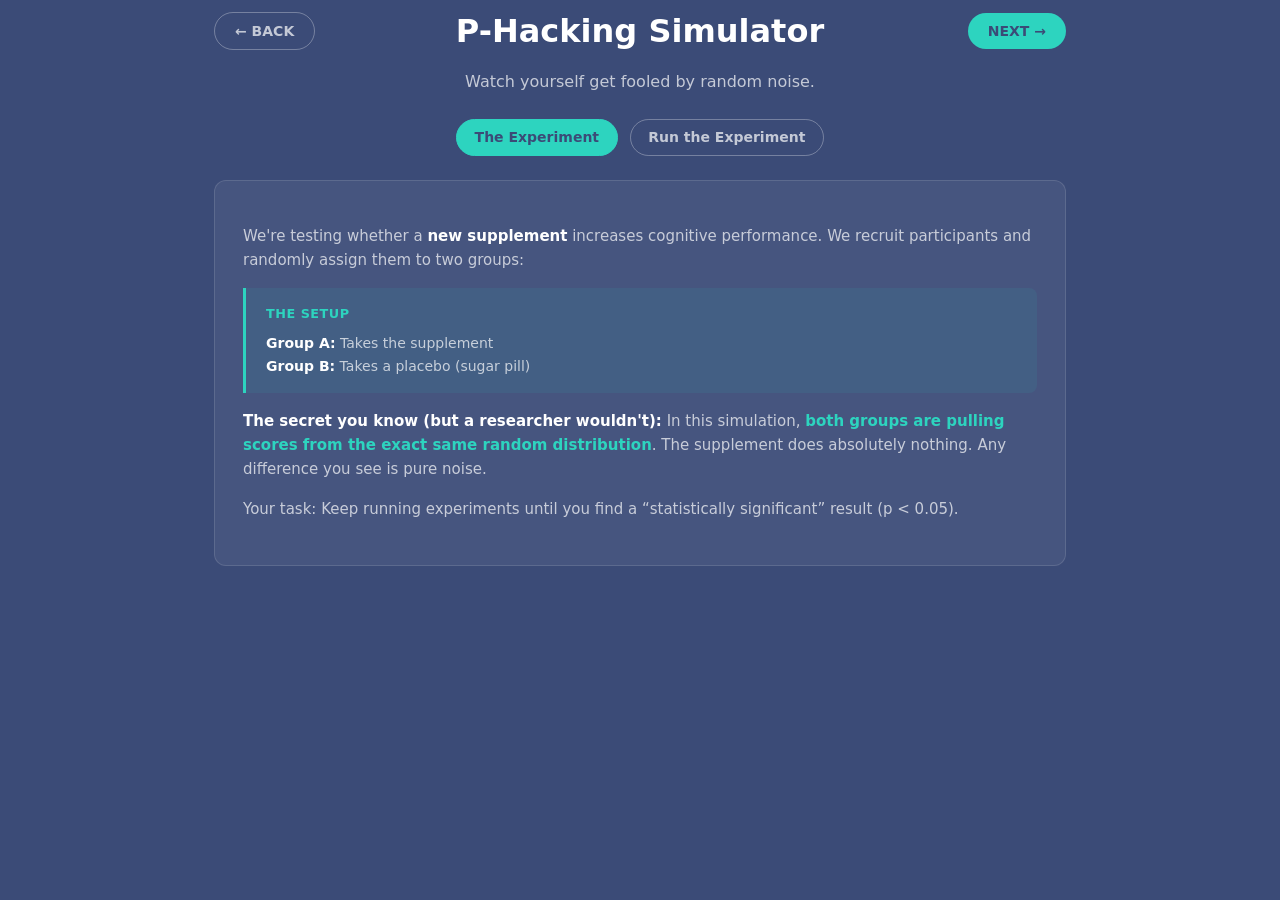
==== phacking/index.html @ cd826b27 "Add Math Primer site — 6 interactive sections + hub page Hub (index.html) + shared stylesheet + 6 se" ====
<!DOCTYPE html>
<html lang="en">
<head>
<meta charset="utf-8">
<meta name="viewport" content="width=device-width, initial-scale=1">
<title>P-Hacking Simulator &mdash; Math Primer</title>
<link rel="stylesheet" href="../style.css">
</head>
<body>
<div class="page">

<nav class="sec-nav sec-nav--compact" role="navigation" aria-label="Section navigation">
<a href="../" class="sec-nav__btn sec-nav__btn--back" aria-label="Go back">&larr; BACK</a>
<h1 class="sec-nav__header">P-Hacking Simulator</h1>
<a href="../pvalues/" class="sec-nav__btn sec-nav__btn--next" aria-label="Go to next section">NEXT &rarr;</a>
</nav>

<p class="problem-statement">
Watch yourself get fooled by random noise.
</p>

<div class="tab-selector">
<button class="tab-btn active" data-tab="setup" type="button">The Experiment</button>
<button class="tab-btn" data-tab="run" type="button">Run the Experiment</button>
</div>

<!-- TAB 1: THE SETUP -->
<div class="tab-panel active" id="ph-panel-setup">
<div class="stage">

<p class="prose">
We're testing whether a <strong>new supplement</strong> increases cognitive performance.
We recruit participants and randomly assign them to two groups:
</p>

<div class="callout">
<div class="callout-title">The Setup</div>
<strong>Group A:</strong> Takes the supplement<br>
<strong>Group B:</strong> Takes a placebo (sugar pill)
</div>

<p class="prose">
<strong>The secret you know (but a researcher wouldn't):</strong> In this simulation,
<em>both groups are pulling scores from the exact same random distribution</em>.
The supplement does absolutely nothing. Any difference you see is pure noise.
</p>

<p class="prose">
Your task: Keep running experiments until you find a &ldquo;statistically significant&rdquo; result (p &lt; 0.05).
</p>

</div>
</div>

<!-- TAB 2: RUN THE EXPERIMENT -->
<div class="tab-panel" id="ph-panel-run">
<div class="stage">

<div class="arena">
<div class="strip-plot-container">
<canvas id="ph-stripCanvas"></canvas>
</div>
<div class="plot-legend">
<div class="legend-item"><span class="legend-dot a"></span> Group A</div>
<div class="legend-item"><span class="legend-dot b"></span> Group B</div>
<div class="legend-item"><span class="legend-line dashed"></span> True Mean (50)</div>
</div>

<div class="groups-container" style="margin-top: 24px;">
<div class="group group-a" id="ph-groupA">
<div class="group-label">Group A &mdash; Supplement</div>
<div class="participants" id="ph-participantsA"></div>
<div class="group-stats">
<span class="mean-label">Mean Score</span>
<span class="mean-value" id="ph-meanA">&mdash;</span>
</div>
</div>

<div class="vs-divider">
<div class="vs-text">vs</div>
</div>

<div class="group group-b" id="ph-groupB">
<div class="group-label">Group B &mdash; Placebo</div>
<div class="participants" id="ph-participantsB"></div>
<div class="group-stats">
<span class="mean-label">Mean Score</span>
<span class="mean-value" id="ph-meanB">&mdash;</span>
</div>
</div>
</div>

<div class="result-banner waiting" id="ph-resultBanner">
Click &ldquo;Run Experiment&rdquo; to start
</div>
</div>

<div class="controls">
<button class="btn btn-primary" id="ph-btnRun" type="button">Run Experiment</button>
<button class="btn btn-ghost" id="ph-btnReset" type="button">Reset</button>
</div>
<div class="attempt-counter" id="ph-attemptCounter">Experiments run: 0</div>

</div>
</div>

<!-- STAGE 3: THE HOOK -->
<section class="stage hidden" id="ph-stage3">
<div class="stage-header">
<span class="stage-number">!</span>
<span class="stage-title">You Found Something!</span>
</div>

<div class="callout success">
<div class="callout-title">Significant Result</div>
Group A scored significantly higher than Group B (p &lt; 0.05).<br>
The supplement appears to work!
</div>

<p class="prose">
Look at the plot above. The purple dots (Group A) cluster toward the right.
It <em>looks</em> like the supplement worked.
</p>

<p class="prose">
<strong>But wait.</strong> A skeptic might say: &ldquo;Maybe you just got lucky and randomly
assigned the naturally high-performers to Group A. Maybe those specific people are just&hellip; better.&rdquo;
</p>

<div class="callout warning">
<div class="callout-title">The Question</div>
Is Group A genuinely superior? Or was it just a lucky draw?
</div>

<p class="prose">
There's only one way to find out: <strong>Test the exact same people again.</strong>
</p>

<div class="controls">
<button class="btn btn-danger" id="ph-btnRetest" type="button">Re-Test These Same Participants</button>
</div>
</section>

<!-- STAGE 4: THE REVEAL -->
<section class="stage hidden" id="ph-stage4">
<div class="stage-header">
<span class="stage-number">!</span>
<span class="stage-title">The Re-Test Results</span>
</div>

<p class="prose">
We tested the <strong>exact same participants</strong> one week later.
If Group A was truly special, they should score high again.
</p>

<div class="comparison-grid">
<div class="comparison-card">
<h4>Original Test</h4>
<div class="score-row">
<span class="label">Group A Mean</span>
<span class="value" id="ph-origMeanA">&mdash;</span>
</div>
<div class="score-row">
<span class="label">Group B Mean</span>
<span class="value" id="ph-origMeanB">&mdash;</span>
</div>
<div class="score-row">
<span class="label">Difference</span>
<span class="value" id="ph-origDiff">&mdash;</span>
</div>
</div>

<div class="comparison-card">
<h4>Re-Test (Same People)</h4>
<div class="score-row">
<span class="label">Group A Mean</span>
<span class="value" id="ph-retestMeanA">&mdash;</span>
</div>
<div class="score-row">
<span class="label">Group B Mean</span>
<span class="value" id="ph-retestMeanB">&mdash;</span>
</div>
<div class="score-row">
<span class="label">Difference</span>
<span class="value" id="ph-retestDiff">&mdash;</span>
</div>
</div>
</div>

<div class="reveal-message">
<h3>The Illusion Evaporated</h3>
<p>
Group A's &ldquo;superiority&rdquo; vanished. On re-test, their scores regressed toward the average.
They weren't special&mdash;they just had a lucky day.
</p>
<p style="margin-top: 16px;">
<strong>This is regression to the mean.</strong> When you select a group because they
scored high once, they will almost always score lower the next time&mdash;not because
anything changed, but because extreme results are rarely repeated.
</p>
</div>

<div class="callout danger" style="margin-top: 24px;">
<div class="callout-title">The Lesson</div>
A p-value &lt; 0.05 doesn't mean you found truth. It means you found something unusual enough
to be worth investigating. If you test 20 hypotheses, <strong>one will be &ldquo;significant&rdquo;
by pure chance</strong>. This is P-hacking: running enough tests until the noise aligns
in your favor, then publishing only that result.
</div>

<div class="controls" style="margin-top: 24px;">
<button class="btn btn-primary" id="ph-btnRestart" type="button">Try Again</button>
</div>
</section>

</div>

<script>
(function(){
'use strict';

var N = 10, MEAN = 50, SD = 15, ALPHA = 0.05;

var attempts = 0;
var lastScoresA = [], lastScoresB = [];
var lastMeanA = 0, lastMeanB = 0, lastPValue = 1;

function $(id) { return document.getElementById(id); }
var els = {
  canvas: $('ph-stripCanvas'),
  participantsA: $('ph-participantsA'),
  participantsB: $('ph-participantsB'),
  meanA: $('ph-meanA'),
  meanB: $('ph-meanB'),
  resultBanner: $('ph-resultBanner'),
  groupA: $('ph-groupA'),
  groupB: $('ph-groupB'),
  btnRun: $('ph-btnRun'),
  btnReset: $('ph-btnReset'),
  btnRetest: $('ph-btnRetest'),
  btnRestart: $('ph-btnRestart'),
  attemptCounter: $('ph-attemptCounter'),
  stage3: $('ph-stage3'),
  stage4: $('ph-stage4'),
  origMeanA: $('ph-origMeanA'),
  origMeanB: $('ph-origMeanB'),
  origDiff: $('ph-origDiff'),
  retestMeanA: $('ph-retestMeanA'),
  retestMeanB: $('ph-retestMeanB'),
  retestDiff: $('ph-retestDiff')
};

function randomNormal(m, sd) {
  var u = 0, v = 0;
  while (u === 0) u = Math.random();
  while (v === 0) v = Math.random();
  return Math.sqrt(-2.0 * Math.log(u)) * Math.cos(2.0 * Math.PI * v) * sd + m;
}

function mean(arr) {
  var s = 0; for (var i = 0; i < arr.length; i++) s += arr[i];
  return s / arr.length;
}

function variance(arr) {
  var m = mean(arr), s = 0;
  for (var i = 0; i < arr.length; i++) s += (arr[i] - m) * (arr[i] - m);
  return s / (arr.length - 1);
}

function lgamma(x) {
  var c = [0.99999999999980993,676.5203681218851,-1259.1392167224028,771.32342877765313,-176.61502916214059,12.507343278686905,-0.13857109526572012,9.9843695780195716e-6,1.5056327351493116e-7];
  if (x < 0.5) return Math.log(Math.PI / Math.sin(Math.PI * x)) - lgamma(1 - x);
  x -= 1;
  var a = c[0], t = x + 7.5;
  for (var i = 1; i < 9; i++) a += c[i] / (x + i);
  return 0.5 * Math.log(2 * Math.PI) + (x + 0.5) * Math.log(t) - t + Math.log(a);
}

function betaCF(x, a, b) {
  var qab = a + b, qap = a + 1, qam = a - 1;
  var c = 1, d = 1 - qab * x / qap;
  if (Math.abs(d) < 1e-10) d = 1e-10;
  d = 1 / d; var h = d;
  for (var m = 1; m <= 100; m++) {
    var m2 = 2 * m;
    var aa = m * (b - m) * x / ((qam + m2) * (a + m2));
    d = 1 + aa * d; if (Math.abs(d) < 1e-10) d = 1e-10;
    c = 1 + aa / c; if (Math.abs(c) < 1e-10) c = 1e-10;
    d = 1 / d; h *= d * c;
    aa = -(a + m) * (qab + m) * x / ((a + m2) * (qap + m2));
    d = 1 + aa * d; if (Math.abs(d) < 1e-10) d = 1e-10;
    c = 1 + aa / c; if (Math.abs(c) < 1e-10) c = 1e-10;
    d = 1 / d; var del = d * c; h *= del;
    if (Math.abs(del - 1) < 1e-10) break;
  }
  return h;
}

function incompleteBeta(x, a, b) {
  if (x === 0) return 0; if (x === 1) return 1;
  var bt = Math.exp(lgamma(a + b) - lgamma(a) - lgamma(b) + a * Math.log(x) + b * Math.log(1 - x));
  if (x < (a + 1) / (a + b + 2)) return bt * betaCF(x, a, b) / a;
  return 1 - bt * betaCF(1 - x, b, a) / b;
}

function welchTTest(a, b) {
  var nA = a.length, nB = b.length;
  var mA = mean(a), mB = mean(b);
  var vA = variance(a), vB = variance(b);
  var se = Math.sqrt(vA / nA + vB / nB);
  if (se === 0) return { t: 0, p: 1, meanA: mA, meanB: mB };
  var t = (mA - mB) / se;
  var num = Math.pow(vA / nA + vB / nB, 2);
  var denom = Math.pow(vA / nA, 2) / (nA - 1) + Math.pow(vB / nB, 2) / (nB - 1);
  var df = num / denom;
  var x = df / (df + t * t);
  var p = incompleteBeta(x, df / 2, 0.5);
  return { t: t, p: p, meanA: mA, meanB: mB };
}

function seededRandom(seed) {
  var x = Math.sin(seed * 9999) * 10000;
  return x - Math.floor(x);
}

function drawStripPlot(scoresA, scoresB) {
  var canvas = els.canvas;
  var ctx = canvas.getContext('2d');
  var dpr = window.devicePixelRatio || 1;
  var rect = canvas.getBoundingClientRect();
  canvas.width = rect.width * dpr;
  canvas.height = rect.height * dpr;
  ctx.scale(dpr, dpr);
  var w = rect.width, h = rect.height;
  var pad = { left: 40, right: 20, top: 30, bottom: 30 };
  var pw = w - pad.left - pad.right;
  var ph2 = h - pad.top - pad.bottom;
  var xMin = 10, xMax = 90;
  function mapX(v) { return pad.left + ((v - xMin) / (xMax - xMin)) * pw; }
  var yA = pad.top + ph2 * 0.35;
  var yB = pad.top + ph2 * 0.65;
  var jitter = 12;

  ctx.clearRect(0, 0, w, h);

  ctx.beginPath();
  ctx.moveTo(pad.left, h - pad.bottom);
  ctx.lineTo(w - pad.right, h - pad.bottom);
  ctx.strokeStyle = 'rgba(255,255,255,0.15)';
  ctx.lineWidth = 1;
  ctx.stroke();

  ctx.fillStyle = 'rgba(255,255,255,0.5)';
  ctx.font = '10px -apple-system, BlinkMacSystemFont, sans-serif';
  ctx.textAlign = 'center';
  for (var tick = 20; tick <= 80; tick += 20) {
    var tx = mapX(tick);
    ctx.beginPath(); ctx.moveTo(tx, h - pad.bottom); ctx.lineTo(tx, h - pad.bottom + 5); ctx.stroke();
    ctx.fillText(tick.toString(), tx, h - pad.bottom + 16);
  }

  var tmx = mapX(MEAN);
  ctx.beginPath(); ctx.moveTo(tmx, pad.top - 10); ctx.lineTo(tmx, h - pad.bottom);
  ctx.strokeStyle = 'rgba(255,255,255,0.35)'; ctx.setLineDash([4, 4]); ctx.lineWidth = 1; ctx.stroke(); ctx.setLineDash([]);
  ctx.fillStyle = 'rgba(255,255,255,0.5)'; ctx.font = '9px -apple-system, BlinkMacSystemFont, sans-serif';
  ctx.textAlign = 'center'; ctx.fillText('TRUE', tmx, pad.top - 2);

  ctx.textAlign = 'right'; ctx.font = '10px -apple-system, BlinkMacSystemFont, sans-serif';
  ctx.fillStyle = '#a78bfa'; ctx.fillText('A', pad.left - 10, yA + 4);
  ctx.fillStyle = '#fb923c'; ctx.fillText('B', pad.left - 10, yB + 4);

  function drawDots(scores, baseY, color, gi) {
    if (!scores || !scores.length) return;
    for (var i = 0; i < scores.length; i++) {
      var dx = mapX(scores[i]);
      var j2 = (seededRandom(i + gi * 100) - 0.5) * jitter;
      ctx.beginPath(); ctx.arc(dx, baseY + j2, 6, 0, Math.PI * 2);
      ctx.fillStyle = color; ctx.fill();
      ctx.strokeStyle = 'rgba(255,255,255,0.2)'; ctx.lineWidth = 1; ctx.stroke();
    }
  }

  function drawMeanMarker(val, baseY, color) {
    if (val == null) return;
    var mx = mapX(val), sz = 8;
    ctx.beginPath();
    ctx.moveTo(mx, baseY + jitter + 8);
    ctx.lineTo(mx - sz, baseY + jitter + 8 + sz * 1.5);
    ctx.lineTo(mx + sz, baseY + jitter + 8 + sz * 1.5);
    ctx.closePath(); ctx.fillStyle = color; ctx.fill();
  }

  if (scoresA && scoresB) {
    drawDots(scoresB, yB, '#fb923c', 1);
    drawDots(scoresA, yA, '#a78bfa', 0);
    drawMeanMarker(mean(scoresA), yA, '#a78bfa');
    drawMeanMarker(mean(scoresB), yB, '#fb923c');
  } else {
    ctx.globalAlpha = 0.2;
    for (var i = 0; i < N; i++) {
      var fA = MEAN + (seededRandom(i) - 0.5) * 30;
      var fB = MEAN + (seededRandom(i + 50) - 0.5) * 30;
      var jA = (seededRandom(i) - 0.5) * jitter;
      var jB = (seededRandom(i + 100) - 0.5) * jitter;
      ctx.beginPath(); ctx.arc(mapX(fA), yA + jA, 6, 0, Math.PI * 2); ctx.fillStyle = '#a78bfa'; ctx.fill();
      ctx.beginPath(); ctx.arc(mapX(fB), yB + jB, 6, 0, Math.PI * 2); ctx.fillStyle = '#fb923c'; ctx.fill();
    }
    ctx.globalAlpha = 1;
  }
}

function generateScores() {
  var s = [];
  for (var i = 0; i < N; i++) s.push(randomNormal(MEAN, SD));
  return s;
}

function renderParticipants(containerId, scores, prevScores) {
  var container = document.getElementById(containerId);
  container.innerHTML = '';
  var m = mean(scores);
  for (var i = 0; i < scores.length; i++) {
    var div = document.createElement('div');
    div.className = 'participant';
    if (scores[i] > m + 8) div.classList.add('high');
    else if (scores[i] < m - 8) div.classList.add('low');
    div.textContent = Math.round(scores[i]);
    if (prevScores && prevScores[i] !== undefined) {
      var delta = scores[i] - prevScores[i];
      if (Math.abs(delta) > 3) {
        var sp = document.createElement('span');
        sp.className = 'delta';
        sp.textContent = (delta > 0 ? '+' : '') + Math.round(delta);
        div.appendChild(sp);
        div.classList.add('regressed');
      }
    }
    container.appendChild(div);
  }
}

function populateBlanks() {
  var pa = els.participantsA, pb = els.participantsB;
  pa.innerHTML = ''; pb.innerHTML = '';
  for (var i = 0; i < N; i++) {
    var dA = document.createElement('div'); dA.className = 'participant'; dA.textContent = '\u2014'; pa.appendChild(dA);
    var dB = document.createElement('div'); dB.className = 'participant'; dB.textContent = '\u2014'; pb.appendChild(dB);
  }
}

function runExperiment() {
  attempts++;
  els.attemptCounter.textContent = 'Experiments run: ' + attempts;
  var sA = generateScores(), sB = generateScores();
  var result = welchTTest(sA, sB);
  lastScoresA = sA; lastScoresB = sB;
  lastMeanA = result.meanA; lastMeanB = result.meanB; lastPValue = result.p;

  drawStripPlot(sA, sB);
  renderParticipants('ph-participantsA', sA);
  renderParticipants('ph-participantsB', sB);
  els.meanA.textContent = result.meanA.toFixed(1);
  els.meanB.textContent = result.meanB.toFixed(1);

  els.groupA.classList.remove('winner');
  els.groupB.classList.remove('winner');

  if (result.p < ALPHA && result.meanA > result.meanB) {
    els.resultBanner.className = 'result-banner significant';
    els.resultBanner.innerHTML = '<strong>SIGNIFICANT!</strong> Group A outperformed Group B.<div class="p-value">p = ' + result.p.toFixed(4) + '</div>';
    els.groupA.classList.add('winner');
    setTimeout(function() {
      els.stage3.classList.remove('hidden');
      els.stage3.scrollIntoView({ behavior: 'smooth', block: 'center' });
      els.btnRun.disabled = true;
    }, 500);
  } else {
    els.resultBanner.className = 'result-banner not-significant';
    els.resultBanner.innerHTML = 'Not significant. Keep trying.<div class="p-value">p = ' + result.p.toFixed(4) + '</div>';
    els.btnRun.classList.add('shake');
    setTimeout(function() { els.btnRun.classList.remove('shake'); }, 300);
  }
}

function runRetest() {
  var rA = generateScores(), rB = generateScores();
  var rResult = welchTTest(rA, rB);
  drawStripPlot(rA, rB);
  els.stage3.classList.add('hidden');
  els.stage4.classList.remove('hidden');

  els.origMeanA.textContent = lastMeanA.toFixed(1);
  els.origMeanB.textContent = lastMeanB.toFixed(1);
  var od = lastMeanA - lastMeanB;
  els.origDiff.textContent = '+' + od.toFixed(1) + ' (A wins)';
  els.origDiff.className = 'value up';

  els.retestMeanA.textContent = rResult.meanA.toFixed(1);
  els.retestMeanB.textContent = rResult.meanB.toFixed(1);
  var rd = rResult.meanA - rResult.meanB;
  if (Math.abs(rd) < 3) {
    els.retestDiff.textContent = rd.toFixed(1) + ' (No difference)';
    els.retestDiff.className = 'value';
  } else if (rd > 0) {
    els.retestDiff.textContent = '+' + rd.toFixed(1);
    els.retestDiff.className = 'value up';
  } else {
    els.retestDiff.textContent = rd.toFixed(1) + ' (B wins now!)';
    els.retestDiff.className = 'value down';
  }

  renderParticipants('ph-participantsA', rA, lastScoresA);
  renderParticipants('ph-participantsB', rB, lastScoresB);
  els.meanA.textContent = rResult.meanA.toFixed(1);
  els.meanB.textContent = rResult.meanB.toFixed(1);

  els.resultBanner.className = 'result-banner not-significant';
  els.resultBanner.innerHTML = 'Re-test: Not significant.<div class="p-value">p = ' + rResult.p.toFixed(4) + '</div>';
  els.groupA.classList.remove('winner');
  els.stage4.scrollIntoView({ behavior: 'smooth', block: 'start' });
}

function resetAll() {
  attempts = 0; lastScoresA = []; lastScoresB = [];
  els.attemptCounter.textContent = 'Experiments run: 0';
  els.meanA.textContent = '\u2014'; els.meanB.textContent = '\u2014';
  els.groupA.classList.remove('winner'); els.groupB.classList.remove('winner');
  els.resultBanner.className = 'result-banner waiting';
  els.resultBanner.textContent = 'Click \u201cRun Experiment\u201d to start';
  els.btnRun.disabled = false;
  els.stage3.classList.add('hidden');
  els.stage4.classList.add('hidden');
  drawStripPlot(null, null);
  populateBlanks();
}

var tabBtns = document.querySelectorAll('.tab-btn');
var tabPanels = document.querySelectorAll('.tab-panel');

function activateTab(tabId) {
  for (var i = 0; i < tabBtns.length; i++) {
    tabBtns[i].classList[tabBtns[i].dataset.tab === tabId ? 'add' : 'remove']('active');
  }
  for (var j = 0; j < tabPanels.length; j++) {
    tabPanels[j].classList[tabPanels[j].id === 'ph-panel-' + tabId ? 'add' : 'remove']('active');
  }
  if (tabId === 'run') {
    setTimeout(function() {
      if (lastScoresA.length > 0) drawStripPlot(lastScoresA, lastScoresB);
      else drawStripPlot(null, null);
    }, 20);
  }
}

for (var ti = 0; ti < tabBtns.length; ti++) {
  tabBtns[ti].addEventListener('click', function() { activateTab(this.dataset.tab); });
}

els.btnRun.addEventListener('click', runExperiment);
els.btnReset.addEventListener('click', function() { resetAll(); activateTab('run'); });
els.btnRetest.addEventListener('click', runRetest);
els.btnRestart.addEventListener('click', function() { resetAll(); activateTab('setup'); window.scrollTo({ top: 0, behavior: 'smooth' }); });

window.addEventListener('resize', function() {
  var runPanel = document.getElementById('ph-panel-run');
  if (runPanel && runPanel.classList.contains('active')) {
    if (lastScoresA.length > 0) drawStripPlot(lastScoresA, lastScoresB);
    else drawStripPlot(null, null);
  }
});

populateBlanks();
})();
</script>

</body>
</html>
---- style.css ----
/* ==========================================================================
   Math Primer — shared stylesheet
   Base layer (brand tokens, reset, body, section nav, hub).
   Section-specific rules are appended below as each section is ported.
   ========================================================================== */

:root {
  --brand-background: #3b4b77;
  --brand-text: #ffffff;
  --brand-text-muted: rgba(255, 255, 255, 0.7);
  --brand-accent: #2dd4bf;
  --brand-border: rgba(255, 255, 255, 0.3);
  --brand-border-dim: rgba(255, 255, 255, 0.12);
  --brand-danger: #f87171;
  --brand-warning: #fbbf24;
  --brand-success: #34d399;
  --bg-card: rgba(255, 255, 255, 0.06);
  --bg-card-raised: rgba(255, 255, 255, 0.1);
  --accent-tint: rgba(45, 212, 191, 0.08);
  --danger-tint: rgba(248, 113, 113, 0.08);
  --warning-tint: rgba(251, 191, 36, 0.08);
  --font-sans: system-ui, -apple-system, "Segoe UI", Roboto, Helvetica, Arial, sans-serif;
  --font-mono: "SF Mono", "Fira Code", "Consolas", monospace;
  /* Section-specific palette extensions (used by individual section pages) */
  --group-a: #a78bfa;
  --group-b: #fb923c;
}

*, *::before, *::after { box-sizing: border-box; }

html, body { margin: 0; padding: 0; }

body {
  background: var(--brand-background);
  color: var(--brand-text);
  font-family: var(--font-sans);
  min-height: 100vh;
  -webkit-font-smoothing: antialiased;
}

.page {
  max-width: 900px;
  margin: 0 auto;
  padding: 0 24px 60px;
  min-height: 100vh;
  display: flex;
  flex-direction: column;
}

/* --------------------------------------------------------------------------
   Section navigation (BACK | Title | NEXT) — shared across all section pages
   -------------------------------------------------------------------------- */

.sec-nav {
  display: grid;
  grid-template-columns: 1fr auto 1fr;
  align-items: center;
  padding: 12px 0;
  margin-bottom: 8px;
}

.sec-nav__header {
  justify-self: center;
  color: var(--brand-text);
  font-size: 32px;
  font-weight: 700;
  text-align: center;
  margin: 0;
}

.sec-nav__btn {
  display: inline-flex;
  align-items: center;
  gap: 6px;
  padding: 10px 20px;
  border-radius: 999px;
  font-size: clamp(12px, 1.1vw, 14px);
  font-weight: 600;
  text-decoration: none;
  transition: all 0.2s ease;
  white-space: nowrap;
}

.sec-nav__btn--back {
  justify-self: start;
  background: transparent;
  border: 1px solid var(--brand-border);
  color: var(--brand-text-muted);
}

.sec-nav__btn--back:hover {
  border-color: var(--brand-text);
  color: var(--brand-text);
}

.sec-nav__btn--next {
  justify-self: end;
  background: var(--brand-accent);
  border: none;
  color: var(--brand-background);
}

.sec-nav__btn--next:hover { filter: brightness(1.1); }

@media (max-width: 420px) {
  .sec-nav__header { font-size: 24px; }
}

/* --------------------------------------------------------------------------
   Problem statement (section subtitle under the nav)
   -------------------------------------------------------------------------- */

.problem-statement {
  font-size: 16px;
  color: var(--brand-text-muted);
  max-width: 700px;
  margin: 0 auto 24px;
  line-height: 1.55;
  text-align: center;
}

@media (max-width: 600px) {
  .problem-statement { font-size: 14px; }
}

/* --------------------------------------------------------------------------
   Hub page (index.html) — header + 3x2 card grid
   -------------------------------------------------------------------------- */

.hub-header {
  text-align: center;
  padding: 0 20px;
  margin: 0 auto 20px;
  max-width: 820px;
}

.hub-title {
  font-size: 32px;
  font-weight: 800;
  margin: 0 0 16px 0;
  letter-spacing: -0.01em;
  color: var(--brand-text);
}

.hub-tagline {
  font-size: 16px;
  color: var(--brand-text-muted);
  line-height: 1.5;
  margin: 0;
}

.hub-grid {
  display: grid;
  grid-template-columns: repeat(3, 1fr);
  gap: 20px;
  max-width: 1080px;
  margin: 20px auto 64px;
  padding: 0 24px;
}

@media (max-width: 900px) {
  .hub-grid { grid-template-columns: repeat(2, 1fr); }
  .hub-title { font-size: 28px; }
}

@media (max-width: 600px) {
  .hub-grid { grid-template-columns: 1fr; gap: 16px; }
  .hub-title { font-size: 24px; }
  .hub-tagline { font-size: 14px; }
}

.hub-card {
  display: flex;
  flex-direction: column;
  align-items: center;
  text-align: center;
  padding: 28px 22px;
  border-radius: 12px;
  background: var(--bg-card);
  border: 1px solid var(--brand-border-dim);
  transition: transform 0.25s ease, background 0.25s ease, box-shadow 0.25s ease, border-color 0.25s ease;
  min-height: 220px;
  text-decoration: none;
  color: inherit;
}

.hub-card:hover {
  transform: translateY(-5px);
  background: var(--bg-card-raised);
  box-shadow: 0 10px 30px rgba(0, 0, 0, 0.3);
  border-color: rgba(255, 255, 255, 0.2);
}

.hub-card__icon {
  font-size: 32px;
  line-height: 1;
  margin-bottom: 12px;
}

.hub-card__badge {
  display: inline-block;
  font-size: 11px;
  font-weight: 700;
  letter-spacing: 0.12em;
  text-transform: uppercase;
  color: var(--brand-accent);
  margin-bottom: 10px;
}

.hub-card__title {
  font-size: 18px;
  font-weight: 700;
  color: var(--brand-text);
  margin: 0 0 8px 0;
}

.hub-card__desc {
  font-size: 14px;
  line-height: 1.5;
  color: var(--brand-text-muted);
  margin: 0;
}

/* --------------------------------------------------------------------------
   Shared section patterns (every section page uses these)
   -------------------------------------------------------------------------- */

/* Pill-style tab selector */
.tab-selector {
  display: flex;
  justify-content: center;
  gap: 0.75rem;
  flex-wrap: wrap;
  margin-bottom: 24px;
}

.tab-btn {
  padding: 0.6rem 1.1rem;
  border: 1px solid var(--brand-border);
  border-radius: 9999px;
  background: transparent;
  color: var(--brand-text-muted);
  font-weight: 600;
  font-size: 14px;
  cursor: pointer;
  transition: all 0.2s ease-in-out;
  font-family: inherit;
}

.tab-btn:hover { border-color: var(--brand-text); color: var(--brand-text); }

.tab-btn.active {
  background: var(--brand-accent);
  color: var(--brand-background);
  border-color: var(--brand-accent);
}

.tab-panel { display: none; }
.tab-panel.active { display: block; }

@media (max-width: 600px) {
  .tab-btn { font-size: 13px; padding: 0.5rem 0.9rem; }
}

/* Generic utility */
.hidden { display: none !important; }

/* ==========================================================================
   SECTION STYLES — appended per section as pages are ported
   ==========================================================================
   [phacking]             — done
   [pvalues]              — done
   [regression_reading]   — done
   [power]                — done
   [ttable]               — done
   [ftable]               — done
   ========================================================================== */

/* ------------------------ [phacking] ------------------------ */

/* Stage cards */
.stage {
  background: var(--bg-card);
  border: 1px solid var(--brand-border-dim);
  border-radius: 12px;
  padding: 28px;
  margin-bottom: 20px;
}

.stage-header {
  display: flex;
  align-items: center;
  gap: 12px;
  margin-bottom: 16px;
}

.stage-number {
  font-size: 0.75rem;
  font-weight: 700;
  background: var(--bg-card-raised);
  border: 1px solid var(--brand-border-dim);
  padding: 4px 10px;
  border-radius: 4px;
  color: var(--brand-text-muted);
}

.stage-title {
  font-size: 1.1rem;
  font-weight: 700;
  color: var(--brand-text);
}

.prose {
  color: var(--brand-text-muted);
  font-size: 15px;
  line-height: 1.6;
  margin-bottom: 16px;
}

.prose strong { color: var(--brand-text); }
.prose em { color: var(--brand-accent); font-style: normal; font-weight: 600; }

/* Callouts */
.callout {
  background: var(--accent-tint);
  border-left: 3px solid var(--brand-accent);
  padding: 16px 20px;
  margin: 16px 0;
  border-radius: 0 8px 8px 0;
  font-size: 14px;
  line-height: 1.6;
  color: var(--brand-text-muted);
}

.callout strong { color: var(--brand-text); }

.callout-title {
  font-weight: 700;
  font-size: 0.8rem;
  margin-bottom: 8px;
  text-transform: uppercase;
  letter-spacing: 0.5px;
  color: var(--brand-accent);
}

.callout.warning { background: var(--warning-tint); border-left-color: var(--brand-warning); }
.callout.warning .callout-title { color: var(--brand-warning); }
.callout.danger { background: var(--danger-tint); border-left-color: var(--brand-danger); }
.callout.danger .callout-title { color: var(--brand-danger); }
.callout.success { background: rgba(52, 211, 153, 0.08); border-left-color: var(--brand-success); }
.callout.success .callout-title { color: var(--brand-success); }

/* Arena (experiment area) */
.arena {
  background: rgba(0, 0, 0, 0.15);
  border: 1px solid var(--brand-border-dim);
  border-radius: 8px;
  padding: 24px;
  margin: 20px 0;
}

/* Strip plot */
.strip-plot-container {
  width: 100%;
  height: 140px;
  background: var(--bg-card-raised);
  border: 1px solid var(--brand-border-dim);
  border-radius: 8px;
  margin-bottom: 20px;
  position: relative;
  overflow: hidden;
}

.strip-plot-container canvas {
  width: 100%;
  height: 100%;
  display: block;
}

.plot-legend {
  display: flex;
  justify-content: center;
  gap: 24px;
  margin-top: 8px;
  font-size: 0.7rem;
  color: var(--brand-text-muted);
}

.legend-item { display: flex; align-items: center; gap: 6px; }
.legend-dot { width: 10px; height: 10px; border-radius: 50%; }
.legend-dot.a { background: var(--group-a); }
.legend-dot.b { background: var(--group-b); }
.legend-line { width: 16px; height: 2px; }
.legend-line.dashed {
  background: repeating-linear-gradient(90deg, rgba(255,255,255,0.5) 0px, rgba(255,255,255,0.5) 4px, transparent 4px, transparent 8px);
}

/* Groups layout */
.groups-container {
  display: grid;
  grid-template-columns: 1fr auto 1fr;
  gap: 20px;
  align-items: start;
}

.group {
  background: var(--bg-card-raised);
  border-radius: 8px;
  padding: 20px;
  border: 2px solid transparent;
  transition: all 0.3s ease;
}

.group.winner {
  border-color: var(--brand-success);
  box-shadow: 0 0 30px rgba(52, 211, 153, 0.15);
}

.group-label {
  font-size: 0.8rem;
  font-weight: 700;
  text-transform: uppercase;
  letter-spacing: 1px;
  margin-bottom: 16px;
  display: flex;
  align-items: center;
  gap: 8px;
}

.group-a .group-label { color: var(--group-a); }
.group-b .group-label { color: var(--group-b); }

.group-label::before {
  content: '';
  width: 10px;
  height: 10px;
  border-radius: 50%;
}
.group-a .group-label::before { background: var(--group-a); }
.group-b .group-label::before { background: var(--group-b); }

/* Participant cards */
.participants {
  display: grid;
  grid-template-columns: repeat(5, 1fr);
  gap: 8px;
  margin-bottom: 16px;
}

.participant {
  aspect-ratio: 1;
  background: rgba(255, 255, 255, 0.04);
  border: 1px solid var(--brand-border-dim);
  border-radius: 6px;
  display: flex;
  align-items: center;
  justify-content: center;
  font-size: 0.75rem;
  font-weight: 700;
  color: var(--brand-text-muted);
  position: relative;
  transition: all 0.3s ease;
}

.participant.high {
  background: rgba(52, 211, 153, 0.15);
  border-color: var(--brand-success);
  color: var(--brand-success);
}

.participant.low {
  background: rgba(248, 113, 113, 0.06);
  border-color: transparent;
  color: var(--brand-text-muted);
  opacity: 0.6;
}

.participant .delta {
  position: absolute;
  top: -8px;
  right: -8px;
  font-size: 0.6rem;
  padding: 2px 4px;
  border-radius: 3px;
  background: var(--brand-danger);
  color: white;
  opacity: 0;
  transform: scale(0);
  transition: all 0.3s ease;
}

.participant.regressed .delta {
  opacity: 1;
  transform: scale(1);
}

/* Group stats */
.group-stats {
  display: flex;
  justify-content: space-between;
  align-items: baseline;
  padding-top: 12px;
  border-top: 1px solid var(--brand-border-dim);
}

.mean-label {
  font-size: 0.75rem;
  color: var(--brand-text-muted);
  text-transform: uppercase;
  letter-spacing: 0.5px;
}

.mean-value {
  font-size: 1.8rem;
  font-weight: 700;
}

.group-a .mean-value { color: var(--group-a); }
.group-b .mean-value { color: var(--group-b); }

/* VS divider */
.vs-divider {
  display: flex;
  flex-direction: column;
  align-items: center;
  justify-content: center;
  padding: 20px 0;
}

.vs-text {
  font-size: 0.9rem;
  color: var(--brand-text-muted);
  background: var(--bg-card);
  padding: 8px 12px;
  border-radius: 4px;
  border: 1px solid var(--brand-border-dim);
}

/* Result banner */
.result-banner {
  text-align: center;
  padding: 20px;
  border-radius: 8px;
  margin-top: 20px;
  transition: all 0.3s ease;
  font-size: 14px;
}

.result-banner.waiting {
  background: var(--bg-card-raised);
  border: 1px dashed var(--brand-border);
  color: var(--brand-text-muted);
}

.result-banner.not-significant {
  background: var(--bg-card-raised);
  border: 1px solid var(--brand-border-dim);
  color: var(--brand-text-muted);
}

.result-banner.significant {
  background: rgba(52, 211, 153, 0.1);
  border: 2px solid var(--brand-success);
  color: var(--brand-success);
}

.result-banner .p-value {
  font-size: 0.85rem;
  opacity: 0.8;
  margin-top: 4px;
}

/* Buttons (brand pills) */
.btn {
  font-family: inherit;
  font-size: 14px;
  font-weight: 600;
  padding: 12px 24px;
  border: none;
  border-radius: 999px;
  cursor: pointer;
  transition: all 0.2s ease;
  display: inline-flex;
  align-items: center;
  gap: 8px;
}

.btn:disabled { opacity: 0.4; cursor: not-allowed; }

.btn-primary { background: var(--brand-accent); color: var(--brand-background); }
.btn-primary:hover:not(:disabled) { filter: brightness(1.1); transform: translateY(-1px); }

.btn-danger { background: var(--brand-danger); color: white; }
.btn-danger:hover:not(:disabled) { filter: brightness(1.1); transform: translateY(-1px); }

.btn-ghost { background: transparent; color: var(--brand-text-muted); border: 1px solid var(--brand-border); }
.btn-ghost:hover:not(:disabled) { border-color: var(--brand-text); color: var(--brand-text); }

.controls {
  display: flex;
  gap: 12px;
  justify-content: center;
  flex-wrap: wrap;
}

.attempt-counter {
  font-size: 0.8rem;
  color: var(--brand-text-muted);
  text-align: center;
  margin-top: 12px;
}

/* Comparison grid (retest) */
.comparison-grid {
  display: grid;
  grid-template-columns: 1fr 1fr;
  gap: 20px;
  margin: 20px 0;
}

.comparison-card {
  background: var(--bg-card-raised);
  border-radius: 8px;
  padding: 20px;
  border: 1px solid var(--brand-border-dim);
}

.comparison-card h4 {
  font-size: 0.8rem;
  color: var(--brand-text-muted);
  margin-bottom: 16px;
  text-transform: uppercase;
  letter-spacing: 0.5px;
}

.score-row {
  display: flex;
  justify-content: space-between;
  padding: 8px 0;
  border-bottom: 1px solid var(--brand-border-dim);
  font-size: 0.85rem;
}

.score-row:last-child { border-bottom: none; }
.score-row .label { color: var(--brand-text-muted); }
.score-row .value { font-weight: 700; }
.score-row .value.up { color: var(--brand-success); }
.score-row .value.down { color: var(--brand-danger); }

/* Reveal message */
.reveal-message {
  text-align: center;
  padding: 32px;
  background: rgba(248, 113, 113, 0.06);
  border-radius: 12px;
  border: 1px solid var(--brand-border-dim);
}

.reveal-message h3 {
  font-size: 1.3rem;
  margin-bottom: 16px;
  color: var(--brand-danger);
}

.reveal-message p {
  color: var(--brand-text-muted);
  max-width: 600px;
  margin: 0 auto;
  font-size: 15px;
  line-height: 1.6;
}

.reveal-message p strong { color: var(--brand-text); }

/* Shake animation */
@keyframes ph-shake {
  0%, 100% { transform: translateX(0); }
  25% { transform: translateX(-5px); }
  75% { transform: translateX(5px); }
}
.shake { animation: ph-shake 0.3s ease-in-out; }

/* Phacking responsive */
@media (max-width: 600px) {
  .stage { padding: 20px; }
  .groups-container { grid-template-columns: 1fr; gap: 12px; }
  .vs-divider { padding: 8px 0; }
  .participants { grid-template-columns: repeat(5, 1fr); gap: 6px; }
  .mean-value { font-size: 1.4rem; }
  .comparison-grid { grid-template-columns: 1fr; }
  .prose { font-size: 14px; }
  .arena { padding: 16px; }
}

@media (max-width: 1366px) and (hover: none), (max-width: 1366px) and (pointer: coarse) {
  .prose,
  .callout,
  .reveal-message p { font-size: 16px; }
}

@media (max-width: 600px) {
  .prose,
  .callout,
  .reveal-message p { font-size: 14px; }
}

/* ------------------------ [pvalues] ------------------------ */

/* Single content card wrapping each tab panel */
.content-card {
  background: var(--bg-card);
  border: 1px solid var(--brand-border);
  border-radius: 12px;
  padding: 24px 28px;
  min-height: 320px;
}

.content-card h2 {
  font-size: 20px;
  font-weight: 700;
  color: var(--brand-text);
  margin: 0 0 12px 0;
}

.content-card h3 {
  font-size: 16px;
  font-weight: 600;
  color: var(--brand-accent);
  margin: 20px 0 8px 0;
  text-transform: uppercase;
  letter-spacing: 0.5px;
}

.content-card p {
  font-size: 15px;
  line-height: 1.6;
  color: var(--brand-text-muted);
  margin: 0 0 12px 0;
}

.content-card p:last-child { margin-bottom: 0; }
.content-card strong { color: var(--brand-text); font-weight: 600; }
.content-card em { color: var(--brand-accent); font-style: normal; font-weight: 600; }

/* Key definition callout */
.key-definition {
  background: var(--accent-tint);
  border-left: 3px solid var(--brand-accent);
  padding: 16px 20px;
  border-radius: 0 8px 8px 0;
  margin: 16px 0;
}

.key-definition p {
  font-size: 15px;
  line-height: 1.6;
  color: var(--brand-text);
  margin: 0;
}

/* Misinterpretation list (red X bullets) */
.misinterpretation-list {
  list-style: none;
  padding: 0;
  margin: 12px 0 0 0;
}

.misinterpretation-list li {
  position: relative;
  padding: 10px 12px 10px 36px;
  margin-bottom: 8px;
  background: var(--danger-tint);
  border-radius: 8px;
  font-size: 14px;
  line-height: 1.5;
  color: var(--brand-text-muted);
}

.misinterpretation-list li::before {
  content: '\2717';
  position: absolute;
  left: 12px;
  top: 10px;
  color: var(--brand-danger);
  font-weight: 700;
  font-size: 14px;
}

/* Formula box */
.formula-box {
  background: rgba(255, 255, 255, 0.04);
  border: 1px solid rgba(255, 255, 255, 0.15);
  border-radius: 8px;
  padding: 16px 20px;
  margin: 16px 0;
  font-family: var(--font-mono);
  font-size: 14px;
  line-height: 1.8;
  color: var(--brand-accent);
  overflow-x: auto;
}

.formula-box .label {
  display: block;
  font-family: var(--font-sans);
  font-size: 12px;
  font-weight: 600;
  color: var(--brand-text-muted);
  text-transform: uppercase;
  letter-spacing: 0.5px;
  margin-bottom: 6px;
}

/* Numbered steps list */
.steps-list {
  list-style: none;
  padding: 0;
  margin: 12px 0;
  counter-reset: step-counter;
}

.steps-list li {
  counter-increment: step-counter;
  position: relative;
  padding: 8px 0 8px 36px;
  font-size: 15px;
  line-height: 1.6;
  color: var(--brand-text-muted);
}

.steps-list li::before {
  content: counter(step-counter);
  position: absolute;
  left: 0;
  top: 8px;
  width: 24px;
  height: 24px;
  background: var(--brand-accent);
  color: var(--brand-background);
  border-radius: 50%;
  font-size: 13px;
  font-weight: 700;
  display: flex;
  align-items: center;
  justify-content: center;
}

/* Interpretation grid */
.interp-grid {
  display: grid;
  grid-template-columns: 1fr 1fr;
  gap: 12px;
  margin: 16px 0;
}

.interp-item {
  background: rgba(255, 255, 255, 0.04);
  border: 1px solid rgba(255, 255, 255, 0.12);
  border-radius: 8px;
  padding: 14px 16px;
  text-align: center;
}

.interp-item .interp-value {
  font-size: 20px;
  font-weight: 700;
  color: var(--brand-accent);
  margin-bottom: 4px;
}

.interp-item .interp-label {
  font-size: 13px;
  color: var(--brand-text-muted);
  line-height: 1.4;
}

.interp-item.example {
  border-color: var(--brand-accent);
  background: var(--accent-tint);
}

@media (max-width: 600px) {
  .content-card { padding: 18px 20px; min-height: 260px; }
  .content-card h2 { font-size: 18px; }
  .content-card p { font-size: 14px; }
  .formula-box { font-size: 12px; padding: 12px 14px; }
  .interp-grid { grid-template-columns: 1fr; }
  .misinterpretation-list li { font-size: 13px; }
}

@media (max-width: 1366px) and (hover: none), (max-width: 1366px) and (pointer: coarse) {
  .content-card p,
  .key-definition p,
  .steps-list li,
  .misinterpretation-list li { font-size: 16px; }
}

@media (max-width: 600px) {
  .content-card p,
  .key-definition p,
  .steps-list li,
  .misinterpretation-list li { font-size: 14px; }
}

/* ------------------------ [regression_reading] ------------------------ */

/* Regression output table */
.reg-table-wrap { overflow-x: auto; margin: 16px 0; }

.reg-table {
  width: 100%;
  border-collapse: collapse;
  background: var(--bg-card);
  border-radius: 8px;
  overflow: hidden;
  border: 1px solid var(--brand-border-dim);
}

.reg-table th,
.reg-table td {
  padding: 10px 14px;
  text-align: center;
  border: 1px solid var(--brand-border-dim);
  font-size: 13px;
}

.reg-table th {
  background: var(--bg-card-raised);
  color: var(--brand-accent);
  font-weight: 700;
  font-size: 12px;
  text-transform: uppercase;
  letter-spacing: 0.3px;
}

.reg-table td { color: var(--brand-text-muted); }
.reg-table td.row-header { text-align: left; font-weight: 600; color: var(--brand-text); }
.reg-table .highlight { color: var(--brand-accent); font-weight: 700; }

/* Canvas wrappers */
.canvas-wrap {
  position: relative;
  width: 100%;
  margin: 20px 0;
}

.canvas-wrap canvas {
  width: 100%;
  height: 260px;
  display: block;
  border-radius: 8px;
  background: rgba(0, 0, 0, 0.15);
}

.ci-canvas-wrap {
  position: relative;
  width: 100%;
  margin: 20px 0;
}

.ci-canvas-wrap canvas {
  width: 100%;
  height: 160px;
  display: block;
  border-radius: 8px;
  background: rgba(0, 0, 0, 0.15);
}

/* Slider controls */
.slider-row {
  display: flex;
  align-items: center;
  gap: 12px;
  margin: 12px 0;
  flex-wrap: wrap;
}

.slider-row label {
  font-size: 14px;
  font-weight: 600;
  color: var(--brand-text);
  min-width: 130px;
}

.slider-row input[type="range"] {
  flex: 1;
  min-width: 120px;
  accent-color: var(--brand-accent);
}

.slider-row .slider-value {
  font-family: var(--font-mono);
  font-size: 14px;
  font-weight: 700;
  color: var(--brand-accent);
  min-width: 70px;
  text-align: right;
}

/* Stat readout grid */
.stat-grid {
  display: grid;
  grid-template-columns: repeat(auto-fit, minmax(130px, 1fr));
  gap: 12px;
  margin: 16px 0;
}

.stat-item {
  background: var(--bg-card-raised);
  border: 1px solid var(--brand-border-dim);
  border-radius: 8px;
  padding: 14px 16px;
  text-align: center;
}

.stat-item .stat-value {
  font-size: 20px;
  font-weight: 700;
  color: var(--brand-accent);
  margin-bottom: 4px;
}

.stat-item .stat-label {
  font-size: 13px;
  color: var(--brand-text-muted);
  line-height: 1.4;
}

.stat-item.significant { border-color: var(--brand-success); }
.stat-item.significant .stat-value { color: var(--brand-success); }
.stat-item.not-significant { border-color: var(--brand-danger); }
.stat-item.not-significant .stat-value { color: var(--brand-danger); }

@media (max-width: 600px) {
  .stat-grid { grid-template-columns: 1fr 1fr; }
  .canvas-wrap canvas { height: 220px; }
  .ci-canvas-wrap canvas { height: 130px; }
  .reg-table th,
  .reg-table td { padding: 8px 8px; font-size: 11px; }
}

@media (max-width: 1366px) and (hover: none), (max-width: 1366px) and (pointer: coarse) {
  .stat-item .stat-label { font-size: 16px; }
}

@media (max-width: 600px) {
  .stat-item .stat-label { font-size: 14px; }
}

/* ------------------------ [power] ------------------------ */

/* Four levers grid */
.levers-grid {
  display: grid;
  grid-template-columns: 1fr 1fr;
  gap: 12px;
  margin: 16px 0;
}

.lever-card {
  background: var(--bg-card-raised);
  border: 1px solid var(--brand-border-dim);
  border-radius: 8px;
  padding: 16px 18px;
  border-top: 3px solid var(--brand-accent);
}

.lever-card.alpha    { border-top-color: var(--brand-danger); }
.lever-card.power    { border-top-color: var(--brand-success); }
.lever-card.effect   { border-top-color: #a78bfa; }
.lever-card.variance { border-top-color: var(--brand-warning); }

.lever-card .lever-title {
  font-weight: 700;
  font-size: 15px;
  color: var(--brand-text);
  margin-bottom: 6px;
}

.lever-card p {
  font-size: 13px;
  line-height: 1.5;
  color: var(--brand-text-muted);
  margin: 0 0 4px 0;
}

.lever-card p:last-child { margin-bottom: 0; }

/* Radio toggle (calculator: two-sided / one-sided) */
.radio-row {
  display: flex;
  align-items: center;
  gap: 16px;
  margin: 12px 0;
  flex-wrap: wrap;
}

.radio-row label.radio-label {
  font-size: 14px;
  font-weight: 600;
  color: var(--brand-text);
  min-width: 130px;
}

.radio-option {
  display: flex;
  align-items: center;
  gap: 6px;
  cursor: pointer;
  font-size: 14px;
  color: var(--brand-text-muted);
}

.radio-option input[type="radio"] { accent-color: var(--brand-accent); }

/* Highlight-card variant of .stat-item */
.stat-item.highlight-card {
  border-color: var(--brand-accent);
  background: rgba(45, 212, 191, 0.06);
}

.stat-item.highlight-card .stat-value { font-size: 28px; }

/* Mistake list (cross-mark pattern) */
.mistake-list {
  list-style: none;
  padding: 0;
  margin: 12px 0 0 0;
}

.mistake-list li {
  position: relative;
  padding: 10px 12px 10px 36px;
  margin-bottom: 8px;
  background: rgba(248, 113, 113, 0.08);
  border-radius: 8px;
  font-size: 14px;
  line-height: 1.5;
  color: var(--brand-text-muted);
}

.mistake-list li::before {
  content: '\2717';
  position: absolute;
  left: 12px;
  top: 10px;
  color: var(--brand-danger);
  font-weight: 700;
  font-size: 14px;
}

.mistake-list li strong { color: var(--brand-text); }

/* Two-distribution overlay canvas (shorter than default 280px) */
.dist-canvas-wrap canvas { height: 240px; }

/* Inline reference link (used in "Reference Tables" row on Why T-Tests tab) */
.ref-link {
  color: var(--brand-accent);
  text-decoration: underline;
  font-weight: 600;
}

.ref-link:hover { filter: brightness(1.15); }

/* Responsive */
@media (max-width: 600px) {
  .levers-grid { grid-template-columns: 1fr; }
  .lever-card p { font-size: 12px; }
  .dist-canvas-wrap canvas { height: 200px; }
  .mistake-list li { font-size: 13px; }
}

@media (max-width: 1366px) and (hover: none), (max-width: 1366px) and (pointer: coarse) {
  .lever-card p,
  .mistake-list li { font-size: 16px; }
}

@media (max-width: 600px) {
  .lever-card p,
  .mistake-list li { font-size: 14px; }
}

/* ------------------------ [ttable] ------------------------ */

/* T-table extensions to the shared .reg-table atom */
.reg-table th.sub-header {
  font-size: 10px;
  font-weight: 600;
  color: var(--brand-text-muted);
  text-transform: none;
  letter-spacing: 0;
  padding: 6px 14px;
  background: rgba(255, 255, 255, 0.04);
}

/* Highlighted column (alpha = 0.05 two-tailed) */
.reg-table .col-highlight    { background: rgba(45, 212, 191, 0.06); }
.reg-table th.col-highlight  { background: rgba(45, 212, 191, 0.12); }

/* Zebra striping */
.reg-table tbody tr:nth-child(even) { background: rgba(255, 255, 255, 0.02); }
.reg-table tbody tr:nth-child(odd)  { background: transparent; }

/* Sticky first column on mobile scroll */
.reg-table td.row-header,
.reg-table th.df-header {
  position: sticky;
  left: 0;
  z-index: 2;
  background: var(--bg-card-raised);
}

.reg-table tbody tr:nth-child(even) td.row-header {
  background: rgba(255, 255, 255, 0.08);
}

.reg-table tbody tr:nth-child(odd) td.row-header {
  background: var(--bg-card-raised);
}

/* Number-input row (custom lookup) */
.input-group {
  display: flex;
  align-items: center;
  gap: 12px;
  margin: 12px 0;
  flex-wrap: wrap;
}

.input-group label {
  font-size: 14px;
  font-weight: 600;
  color: var(--brand-text);
  min-width: 130px;
}

.input-group input[type="number"] {
  background: rgba(255, 255, 255, 0.08);
  border: 1px solid var(--brand-border);
  border-radius: 8px;
  padding: 10px 14px;
  color: var(--brand-text);
  font-size: 14px;
  font-family: var(--font-mono);
  width: 120px;
  outline: none;
  transition: border-color 0.2s ease;
}

.input-group input[type="number"]:focus {
  border-color: var(--brand-accent);
}

/* Divider between the two calculators on the Custom Lookup tab */
.section-divider {
  border: none;
  border-top: 1px solid var(--brand-border-dim);
  margin: 24px 0;
}

/* Responsive */
@media (max-width: 600px) {
  .reg-table th.sub-header { font-size: 9px; padding: 4px 8px; }
  .input-group label { min-width: 100px; font-size: 13px; }
  .input-group input[type="number"] { width: 100px; font-size: 13px; }
}

/* ------------------------ [ftable] ------------------------ */

/* Alpha-pill selector row */
.alpha-selector {
  display: flex;
  align-items: center;
  gap: 10px;
  margin-bottom: 18px;
  flex-wrap: wrap;
}

.alpha-selector label {
  font-size: 14px;
  font-weight: 600;
  color: var(--brand-text);
}

.alpha-pill {
  padding: 6px 14px;
  border: 1px solid var(--brand-border);
  border-radius: 9999px;
  background: transparent;
  color: var(--brand-text-muted);
  font-weight: 600;
  font-size: 13px;
  cursor: pointer;
  transition: all 0.2s ease-in-out;
  font-family: inherit;
}

.alpha-pill:hover  { border-color: var(--brand-text); color: var(--brand-text); }
.alpha-pill.active { background: var(--brand-accent); color: var(--brand-background); border-color: var(--brand-accent); }

/* Scrollable F-table wrapper (distinct from .reg-table-wrap — has sticky headers) */
.table-wrap {
  overflow-x: auto;
  -webkit-overflow-scrolling: touch;
  margin: 0 -4px;
  padding: 0 4px 12px;
  max-height: 560px;
  overflow-y: auto;
}

.table-wrap::-webkit-scrollbar       { height: 6px; width: 6px; }
.table-wrap::-webkit-scrollbar-track { background: rgba(255,255,255,0.04); border-radius: 3px; }
.table-wrap::-webkit-scrollbar-thumb { background: rgba(255,255,255,0.15); border-radius: 3px; }

/* F-table (distinct from .reg-table — denser, monospaced, sticky row/col) */
.f-table {
  width: 100%;
  min-width: 720px;
  border-collapse: collapse;
  font-size: 13px;
}

.f-table thead th {
  background: var(--bg-card-raised);
  color: var(--brand-accent);
  font-size: 12px;
  font-weight: 700;
  text-transform: uppercase;
  letter-spacing: 0.4px;
  padding: 10px 8px;
  text-align: center;
  border-bottom: 2px solid var(--brand-border-dim);
  position: sticky;
  top: 0;
  z-index: 2;
  white-space: nowrap;
}

.f-table thead th:first-child {
  text-align: left;
  position: sticky;
  left: 0;
  z-index: 3;
  background: var(--bg-card-raised);
}

.f-table tbody td {
  padding: 7px 8px;
  text-align: center;
  color: var(--brand-text-muted);
  font-size: 13px;
  font-family: var(--font-mono);
  border-bottom: 1px solid var(--brand-border-dim);
  white-space: nowrap;
}

.f-table tbody td:first-child {
  text-align: left;
  font-weight: 700;
  color: var(--brand-text);
  font-family: var(--font-sans);
  position: sticky;
  left: 0;
  z-index: 1;
  background: var(--bg-card);
}

.f-table tbody tr:nth-child(even) td               { background: rgba(255, 255, 255, 0.02); }
.f-table tbody tr:nth-child(even) td:first-child   { background: rgba(255, 255, 255, 0.05); }
.f-table tbody tr:hover td                         { background: rgba(45, 212, 191, 0.06); }
.f-table tbody tr:hover td:first-child             { background: rgba(45, 212, 191, 0.10); }

.f-table .corner-label {
  font-size: 11px;
  color: var(--brand-text-muted);
  font-weight: 600;
}

/* Input row used on F-table Custom Lookup tab (analogous to .input-group) */
.input-row {
  display: flex;
  align-items: center;
  gap: 12px;
  margin: 12px 0;
  flex-wrap: wrap;
}

.input-row label {
  font-size: 14px;
  font-weight: 600;
  color: var(--brand-text);
  min-width: 130px;
}

.input-row input[type="number"] {
  width: 120px;
  padding: 8px 12px;
  border: 1px solid var(--brand-border);
  border-radius: 8px;
  background: rgba(255, 255, 255, 0.06);
  color: var(--brand-text);
  font-size: 14px;
  font-family: var(--font-mono);
  outline: none;
  transition: border-color 0.2s ease;
}

.input-row input[type="number"]:focus { border-color: var(--brand-accent); }

/* Responsive */
@media (max-width: 600px) {
  .f-table              { font-size: 12px; }
  .f-table thead th     { font-size: 11px; padding: 8px 6px; }
  .f-table tbody td     { padding: 6px; font-size: 12px; }
  .input-row label      { min-width: 100px; font-size: 13px; }
  .alpha-pill           { font-size: 12px; padding: 5px 10px; }
}
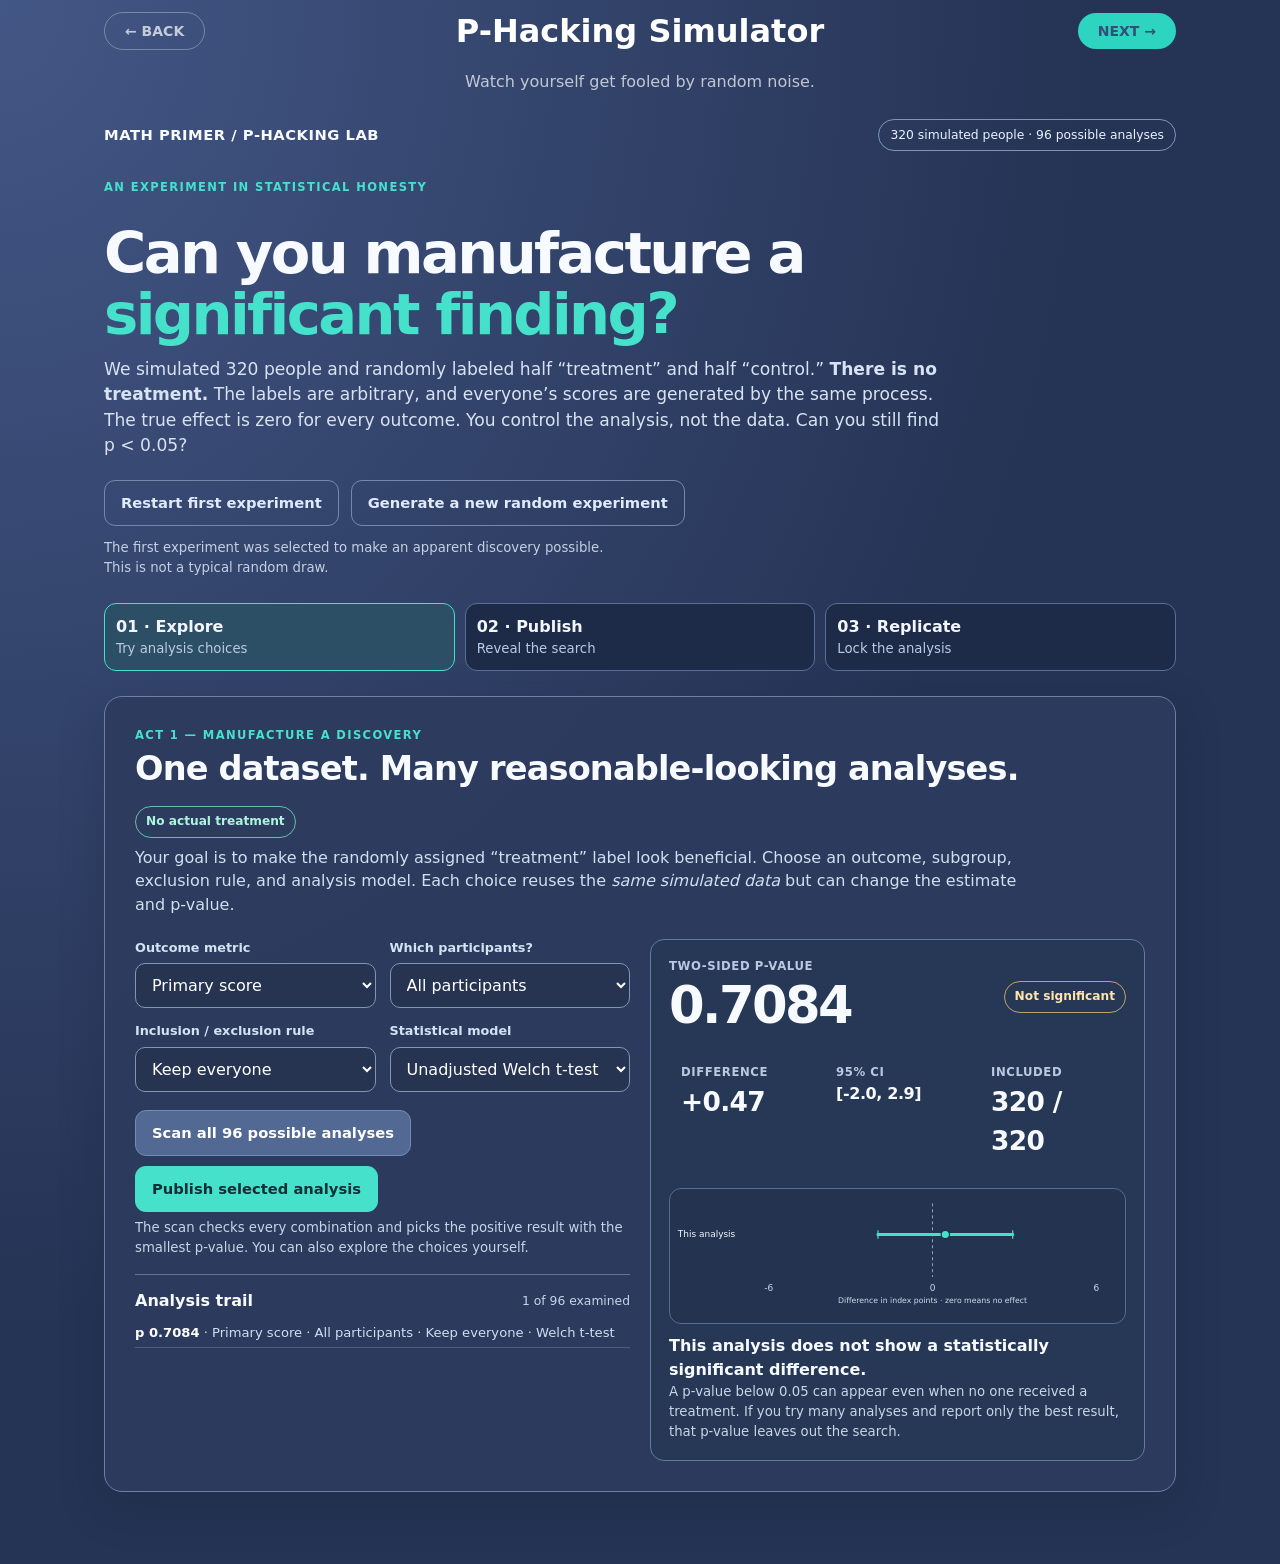
==== commit 1f362452: "Replace P-Hacking Simulator with P-Hacking Lab (Version 3) - phacking/index.html: V3 markup and scri" ====
--- a/phacking/index.html
+++ b/phacking/index.html
@@ -6,7 +6,7 @@
 <title>P-Hacking Simulator &mdash; Math Primer</title>
 <link rel="stylesheet" href="../style.css">
 </head>
-<body>
+<body class="ph-lab">
 <div class="page">
 
 <nav class="sec-nav sec-nav--compact" role="navigation" aria-label="Section navigation">
@@ -19,560 +19,207 @@
 Watch yourself get fooled by random noise.
 </p>
 
-<div class="tab-selector">
-<button class="tab-btn active" data-tab="setup" type="button">The Experiment</button>
-<button class="tab-btn" data-tab="run" type="button">Run the Experiment</button>
 </div>
-
-<!-- TAB 1: THE SETUP -->
-<div class="tab-panel active" id="ph-panel-setup">
-<div class="stage">
-
-<p class="prose">
-We're testing whether a <strong>new supplement</strong> increases cognitive performance.
-We recruit participants and randomly assign them to two groups:
-</p>
-
-<div class="callout">
-<div class="callout-title">The Setup</div>
-<strong>Group A:</strong> Takes the supplement<br>
-<strong>Group B:</strong> Takes a placebo (sugar pill)
-</div>
-
-<p class="prose">
-<strong>The secret you know (but a researcher wouldn't):</strong> In this simulation,
-<em>both groups are pulling scores from the exact same random distribution</em>.
-The supplement does absolutely nothing. Any difference you see is pure noise.
-</p>
-
-<p class="prose">
-Your task: Keep running experiments until you find a &ldquo;statistically significant&rdquo; result (p &lt; 0.05).
-</p>
-
-</div>
-</div>
-
-<!-- TAB 2: RUN THE EXPERIMENT -->
-<div class="tab-panel" id="ph-panel-run">
-<div class="stage">
-
-<div class="arena">
-<div class="strip-plot-container">
-<canvas id="ph-stripCanvas"></canvas>
-</div>
-<div class="plot-legend">
-<div class="legend-item"><span class="legend-dot a"></span> Group A</div>
-<div class="legend-item"><span class="legend-dot b"></span> Group B</div>
-<div class="legend-item"><span class="legend-line dashed"></span> True Mean (50)</div>
-</div>
-
-<div class="groups-container" style="margin-top: 24px;">
-<div class="group group-a" id="ph-groupA">
-<div class="group-label">Group A &mdash; Supplement</div>
-<div class="participants" id="ph-participantsA"></div>
-<div class="group-stats">
-<span class="mean-label">Mean Score</span>
-<span class="mean-value" id="ph-meanA">&mdash;</span>
-</div>
-</div>
-
-<div class="vs-divider">
-<div class="vs-text">vs</div>
-</div>
-
-<div class="group group-b" id="ph-groupB">
-<div class="group-label">Group B &mdash; Placebo</div>
-<div class="participants" id="ph-participantsB"></div>
-<div class="group-stats">
-<span class="mean-label">Mean Score</span>
-<span class="mean-value" id="ph-meanB">&mdash;</span>
-</div>
-</div>
-</div>
-
-<div class="result-banner waiting" id="ph-resultBanner">
-Click &ldquo;Run Experiment&rdquo; to start
-</div>
-</div>
-
-<div class="controls">
-<button class="btn btn-primary" id="ph-btnRun" type="button">Run Experiment</button>
-<button class="btn btn-ghost" id="ph-btnReset" type="button">Reset</button>
-</div>
-<div class="attempt-counter" id="ph-attemptCounter">Experiments run: 0</div>
-
-</div>
-</div>
-
-<!-- STAGE 3: THE HOOK -->
-<section class="stage hidden" id="ph-stage3">
-<div class="stage-header">
-<span class="stage-number">!</span>
-<span class="stage-title">You Found Something!</span>
-</div>
-
-<div class="callout success">
-<div class="callout-title">Significant Result</div>
-Group A scored significantly higher than Group B (p &lt; 0.05).<br>
-The supplement appears to work!
-</div>
-
-<p class="prose">
-Look at the plot above. The purple dots (Group A) cluster toward the right.
-It <em>looks</em> like the supplement worked.
-</p>
-
-<p class="prose">
-<strong>But wait.</strong> A skeptic might say: &ldquo;Maybe you just got lucky and randomly
-assigned the naturally high-performers to Group A. Maybe those specific people are just&hellip; better.&rdquo;
-</p>
-
-<div class="callout warning">
-<div class="callout-title">The Question</div>
-Is Group A genuinely superior? Or was it just a lucky draw?
-</div>
-
-<p class="prose">
-There's only one way to find out: <strong>Test the exact same people again.</strong>
-</p>
-
-<div class="controls">
-<button class="btn btn-danger" id="ph-btnRetest" type="button">Re-Test These Same Participants</button>
-</div>
-</section>
-
-<!-- STAGE 4: THE REVEAL -->
-<section class="stage hidden" id="ph-stage4">
-<div class="stage-header">
-<span class="stage-number">!</span>
-<span class="stage-title">The Re-Test Results</span>
-</div>
-
-<p class="prose">
-We tested the <strong>exact same participants</strong> one week later.
-If Group A was truly special, they should score high again.
-</p>
-
-<div class="comparison-grid">
-<div class="comparison-card">
-<h4>Original Test</h4>
-<div class="score-row">
-<span class="label">Group A Mean</span>
-<span class="value" id="ph-origMeanA">&mdash;</span>
-</div>
-<div class="score-row">
-<span class="label">Group B Mean</span>
-<span class="value" id="ph-origMeanB">&mdash;</span>
-</div>
-<div class="score-row">
-<span class="label">Difference</span>
-<span class="value" id="ph-origDiff">&mdash;</span>
-</div>
-</div>
-
-<div class="comparison-card">
-<h4>Re-Test (Same People)</h4>
-<div class="score-row">
-<span class="label">Group A Mean</span>
-<span class="value" id="ph-retestMeanA">&mdash;</span>
-</div>
-<div class="score-row">
-<span class="label">Group B Mean</span>
-<span class="value" id="ph-retestMeanB">&mdash;</span>
-</div>
-<div class="score-row">
-<span class="label">Difference</span>
-<span class="value" id="ph-retestDiff">&mdash;</span>
-</div>
-</div>
-</div>
-
-<div class="reveal-message">
-<h3>The Illusion Evaporated</h3>
-<p>
-Group A's &ldquo;superiority&rdquo; vanished. On re-test, their scores regressed toward the average.
-They weren't special&mdash;they just had a lucky day.
-</p>
-<p style="margin-top: 16px;">
-<strong>This is regression to the mean.</strong> When you select a group because they
-scored high once, they will almost always score lower the next time&mdash;not because
-anything changed, but because extreme results are rarely repeated.
-</p>
-</div>
-
-<div class="callout danger" style="margin-top: 24px;">
-<div class="callout-title">The Lesson</div>
-A p-value &lt; 0.05 doesn't mean you found truth. It means you found something unusual enough
-to be worth investigating. If you test 20 hypotheses, <strong>one will be &ldquo;significant&rdquo;
-by pure chance</strong>. This is P-hacking: running enough tests until the noise aligns
-in your favor, then publishing only that result.
-</div>
-
-<div class="controls" style="margin-top: 24px;">
-<button class="btn btn-primary" id="ph-btnRestart" type="button">Try Again</button>
-</div>
-</section>
-
-</div>
-
+<main class="shell">
+  <div class="top"><span class="brand">MATH PRIMER / P-HACKING LAB</span><span class="pill">320 simulated people · 96 possible analyses</span></div>
+  <div class="eyebrow" style="margin-top:28px">An experiment in statistical honesty</div>
+  <h1>Can you manufacture a <span class="emph">significant finding?</span></h1>
+  <p class="intro">We simulated 320 people and randomly labeled half “treatment” and half “control.” <strong>There is no treatment.</strong> The labels are arbitrary, and everyone’s scores are generated by the same process. The true effect is zero for every outcome. You control the analysis, not the data. Can you still find p &lt; 0.05?</p>
+  <div class="setup">
+    <button class="ghost" id="guidedBtn" type="button">Restart first experiment</button>
+    <button class="ghost" id="randomBtn" type="button">Generate a new random experiment</button>
+    <span class="setup-note" id="seedNote" aria-live="polite">The first experiment was selected to make an apparent discovery possible. New experiments are sampled randomly and may produce no significant finding.</span>
+  </div>
+  <div class="stepbar" aria-label="Lab stages"><div class="step current" id="step1"><b>01 · Explore</b> Try analysis choices</div><div class="step" id="step2"><b>02 · Publish</b> Reveal the search</div><div class="step" id="step3"><b>03 · Replicate</b> Lock the analysis</div></div>
+
+  <section class="act" id="act1" aria-labelledby="title1">
+    <div class="acttop"><div><div class="eyebrow">Act 1 — Manufacture a discovery</div><h2 id="title1">One dataset. Many reasonable-looking analyses.</h2></div><span class="badge good">No actual treatment</span></div>
+    <p class="actlead">Your goal is to make the randomly assigned “treatment” label look beneficial. Choose an outcome, subgroup, exclusion rule, and analysis model. Each choice reuses the <em>same simulated data</em> but can change the estimate and p-value.</p>
+    <div class="grid">
+      <div>
+        <div class="choice-grid">
+          <div class="field"><label for="outcome">Outcome metric</label><select id="outcome"><option value="primary">Primary score</option><option value="engagement">Engagement index</option><option value="satisfaction">Satisfaction index</option><option value="intent">Retention intent index</option></select></div>
+          <div class="field"><label for="segment">Which participants?</label><select id="segment"><option value="all">All participants</option><option value="younger">Ages 18–39</option><option value="older">Ages 40–67</option><option value="high">Higher baseline score</option></select></div>
+          <div class="field"><label for="rule">Inclusion / exclusion rule</label><select id="rule"><option value="keep">Keep everyone</option><option value="trim">Trim bottom/top 5% of outcome</option><option value="quality">Exclude low-effort responses</option></select></div>
+          <div class="field"><label for="model">Statistical model</label><select id="model"><option value="welch">Unadjusted Welch t-test</option><option value="adjusted">Baseline-adjusted OLS</option></select></div>
+        </div>
+        <div class="actions"><button class="secondary" id="scanBtn" type="button">Scan all 96 possible analyses</button><button class="primary" id="publishBtn" type="button">Publish selected analysis</button></div>
+        <div class="hint">The scan checks every combination and picks the positive result with the smallest p-value. You can also explore the choices yourself.</div>
+        <div class="audit"><div class="audit-head"><strong>Analysis trail</strong><span class="tiny" id="visitedCount">1 of 96 examined</span></div><div id="history" class="history" aria-live="polite"></div></div>
+      </div>
+      <div class="card">
+        <div class="readout"><div><div class="stat-label">Two-sided p-value</div><div class="big-p" id="pReadout">—</div></div><span class="badge" id="statusBadge">Calculating</span></div>
+        <div class="stats"><div class="stat"><div class="stat-label">Difference</div><div class="stat-val" id="effectReadout">—</div></div><div class="stat"><div class="stat-label">95% CI</div><div class="stat-val" id="ciReadout" style="font-size:1rem">—</div></div><div class="stat"><div class="stat-label">Included</div><div class="stat-val" id="nReadout">—</div></div></div>
+        <div class="chartBox" id="singlePlot" role="img" aria-label="Selected estimate and its 95 percent confidence interval"></div>
+        <div class="result-line" id="interpretReadout"></div>
+        <div class="hint">A p-value below 0.05 can appear even when no one received a treatment. If you try many analyses and report only the best result, that p-value leaves out the search.</div>
+      </div>
+    </div>
+  </section>
+
+  <section class="act" id="act2" hidden aria-labelledby="title2">
+    <div class="acttop"><div><div class="eyebrow">Act 2 — The publication</div><h2 id="title2">What the headline leaves out</h2></div><span class="badge warn" id="selectionBadge">Analysis selected</span></div>
+    <p class="actlead" id="act2Lead">The headline shows one analysis. The chart reveals the many different results obtainable from the same dataset.</p>
+    <div class="card"><div class="stat-label">Your simulated publication headline</div><div class="headline" id="headline">—</div><div class="subtle" id="selectedSpec">—</div></div>
+    <div class="labelgrid"><div class="stat"><div class="stat-label">Specifications possible</div><div class="stat-val">96</div></div><div class="stat"><div class="stat-label">Positive results, p &lt; 0.05</div><div class="stat-val" id="positiveCount">—</div></div><div class="stat"><div class="stat-label">Negative results, p &lt; 0.05</div><div class="stat-val" id="negativeCount">—</div></div></div>
+    <h3>The full specification curve</h3><p class="subtle">All 96 analyses use the <strong>same</strong> experiment. Each dot is an estimated effect; its line shows the 95% confidence interval for that single analysis. The outlined dot is the result you published.</p>
+    <div class="chartBox" id="curvePlot" role="group" aria-label="Interactive specification curve with all 96 treatment estimates and confidence intervals"></div>
+    <div class="curve-detail" id="curveDetail" aria-live="polite">Tap or hover over a dot to see which analysis produced it. Keyboard: focus the chart and use the left and right arrows.</div>
+    <div class="legend"><span><i class="dot" style="background:var(--teal)"></i>Positive p &lt; .05</span><span><i class="dot" style="background:var(--red)"></i>Negative p &lt; .05</span><span><i class="dot" style="background:var(--sky)"></i>Not significant</span></div>
+    <div class="insight" id="interpretCurve">—</div>
+    <details class="methods"><summary>Why these results are not 96 independent experiments</summary><p>The same simulated people appear in many analyses, so the results are related. The four outcomes are different measures on a common index-point scale; choosing a different outcome or subgroup can change the question being answered. The confidence intervals and p-values are calculated one analysis at a time. They do not account for searching across 96 alternatives.</p></details>
+    <div class="actions"><button class="primary" id="replicateBtn" type="button">Run independent, locked-specification replication</button><button class="ghost" id="backBtn" type="button">Change the analysis instead</button></div>
+  </section>
+
+  <section class="act" id="act3" hidden aria-labelledby="title3">
+    <div class="acttop"><div><div class="eyebrow">Act 3 — Lock &amp; replicate</div><h2 id="title3">New simulated people. Same analysis rules.</h2></div><span class="badge good">Specification locked</span></div>
+    <p class="actlead">We generated an independent sample of 320 new simulated people and randomly assigned the same empty group labels. Again, no treatment exists, and both groups’ scores come from the same process. Your chosen outcome, subgroup, exclusions, and statistical model are applied <strong>unchanged</strong>.</p>
+    <div class="card"><div class="readout"><strong id="repSummary">—</strong><span class="badge" id="repBadge">Replication</span></div><div class="chartBox" id="repPlot" role="img" aria-label="Original selected estimate and independent replication confidence intervals"></div><p class="subtle" id="repInterpret"></p></div>
+    <div class="actions"><button class="secondary" id="againBtn" type="button">Run another independent replication</button><button class="ghost" id="returnBtn" type="button">Return to analysis exploration</button></div>
+    <div class="audit"><div class="audit-head"><strong>All replications (none hidden)</strong><span class="tiny" id="repCount">0 run</span></div><div class="repitems" id="repHistory"></div></div>
+    <div class="insight"><strong>What this demonstrates:</strong> an effect picked because it looked impressive can overstate the true effect (sometimes called the “winner’s curse”). Replication estimates fluctuate around the true zero effect, but some can still pass p &lt; .05 by chance. A nonsignificant replication is not proof that the effect is exactly zero.</div>
+  </section>
+  
+</main>
 <script>
 (function(){
 'use strict';
-
-var N = 10, MEAN = 50, SD = 15, ALPHA = 0.05;
-
-var attempts = 0;
-var lastScoresA = [], lastScoresB = [];
-var lastMeanA = 0, lastMeanB = 0, lastPValue = 1;
-
-function $(id) { return document.getElementById(id); }
-var els = {
-  canvas: $('ph-stripCanvas'),
-  participantsA: $('ph-participantsA'),
-  participantsB: $('ph-participantsB'),
-  meanA: $('ph-meanA'),
-  meanB: $('ph-meanB'),
-  resultBanner: $('ph-resultBanner'),
-  groupA: $('ph-groupA'),
-  groupB: $('ph-groupB'),
-  btnRun: $('ph-btnRun'),
-  btnReset: $('ph-btnReset'),
-  btnRetest: $('ph-btnRetest'),
-  btnRestart: $('ph-btnRestart'),
-  attemptCounter: $('ph-attemptCounter'),
-  stage3: $('ph-stage3'),
-  stage4: $('ph-stage4'),
-  origMeanA: $('ph-origMeanA'),
-  origMeanB: $('ph-origMeanB'),
-  origDiff: $('ph-origDiff'),
-  retestMeanA: $('ph-retestMeanA'),
-  retestMeanB: $('ph-retestMeanB'),
-  retestDiff: $('ph-retestDiff')
-};
-
-function randomNormal(m, sd) {
-  var u = 0, v = 0;
-  while (u === 0) u = Math.random();
-  while (v === 0) v = Math.random();
-  return Math.sqrt(-2.0 * Math.log(u)) * Math.cos(2.0 * Math.PI * v) * sd + m;
-}
-
-function mean(arr) {
-  var s = 0; for (var i = 0; i < arr.length; i++) s += arr[i];
-  return s / arr.length;
-}
-
-function variance(arr) {
-  var m = mean(arr), s = 0;
-  for (var i = 0; i < arr.length; i++) s += (arr[i] - m) * (arr[i] - m);
-  return s / (arr.length - 1);
-}
-
-function lgamma(x) {
-  var c = [0.99999999999980993,676.5203681218851,-1259.1392167224028,771.32342877765313,-176.61502916214059,12.507343278686905,-0.13857109526572012,9.9843695780195716e-6,1.5056327351493116e-7];
-  if (x < 0.5) return Math.log(Math.PI / Math.sin(Math.PI * x)) - lgamma(1 - x);
-  x -= 1;
-  var a = c[0], t = x + 7.5;
-  for (var i = 1; i < 9; i++) a += c[i] / (x + i);
-  return 0.5 * Math.log(2 * Math.PI) + (x + 0.5) * Math.log(t) - t + Math.log(a);
-}
-
-function betaCF(x, a, b) {
-  var qab = a + b, qap = a + 1, qam = a - 1;
-  var c = 1, d = 1 - qab * x / qap;
-  if (Math.abs(d) < 1e-10) d = 1e-10;
-  d = 1 / d; var h = d;
-  for (var m = 1; m <= 100; m++) {
-    var m2 = 2 * m;
-    var aa = m * (b - m) * x / ((qam + m2) * (a + m2));
-    d = 1 + aa * d; if (Math.abs(d) < 1e-10) d = 1e-10;
-    c = 1 + aa / c; if (Math.abs(c) < 1e-10) c = 1e-10;
-    d = 1 / d; h *= d * c;
-    aa = -(a + m) * (qab + m) * x / ((a + m2) * (qap + m2));
-    d = 1 + aa * d; if (Math.abs(d) < 1e-10) d = 1e-10;
-    c = 1 + aa / c; if (Math.abs(c) < 1e-10) c = 1e-10;
-    d = 1 / d; var del = d * c; h *= del;
-    if (Math.abs(del - 1) < 1e-10) break;
+const N=320, GUIDED_SEED=49, ALPHA=.05;
+const FIELDS=['outcome','segment','rule','model'];
+const LEVELS={outcome:['primary','engagement','satisfaction','intent'],segment:['all','younger','older','high'],rule:['keep','trim','quality'],model:['welch','adjusted']};
+const LABELS={outcome:{primary:'Primary score',engagement:'Engagement index',satisfaction:'Satisfaction index',intent:'Retention intent index'},segment:{all:'All participants',younger:'Ages 18–39',older:'Ages 40–67',high:'Higher baseline'},rule:{keep:'Keep everyone',trim:'Trim outcome tails 5%',quality:'Exclude low-effort'},model:{welch:'Welch t-test',adjusted:'Adjusted OLS'}};
+const $=id=>document.getElementById(id);
+const htmlEscape=s=>String(s).replace(/[&<>\"']/g,c=>({'&':'&amp;','<':'&lt;','>':'&gt;','"':'&quot;',"'":'&#39;'}[c]));
+function rngFromSeed(seed){let a=seed>>>0;return function(){a=(a+0x6D2B79F5)|0;let t=Math.imul(a^(a>>>15),1|a);t=(t+Math.imul(t^(t>>>7),61|t))^t;return ((t^(t>>>14))>>>0)/4294967296;};}
+function gaussian(rng){let spare=null;return function(){if(spare!==null){const z=spare;spare=null;return z;}let u=0,v=0;while(u===0)u=rng();while(v===0)v=rng();const radius=Math.sqrt(-2*Math.log(u));const theta=2*Math.PI*v;spare=radius*Math.sin(theta);return radius*Math.cos(theta);};}
+function makeData(seed){const rng=rngFromSeed(seed),normal=gaussian(rng);const tx=Array.from({length:N},(_,i)=>i<N/2?1:0);for(let i=tx.length-1;i>0;i--){const j=Math.floor(rng()*(i+1));[tx[i],tx[j]]=[tx[j],tx[i]];}const rows=[];
+  for(let i=0;i<N;i++){
+    const age=18+Math.floor(50*rng()),baseline=50+10*normal(),shared=normal(),effort=rng()<.12;
+    const common=.46*(baseline-50)+.095*(age-43);
+    rows.push({t:tx[i],age,baseline,effort,
+       primary:50+common+6*shared+8.5*normal(),
+       engagement:50+.84*common+3*shared+10.5*normal(),
+       satisfaction:50+.65*common-2*shared+11*normal(),
+       intent:50+.9*common+5*shared+9*normal()});
+  }return rows;
+}
+function mean(values){return values.reduce((s,x)=>s+x,0)/values.length;}
+function variance(values,m){return values.reduce((s,x)=>s+(x-m)*(x-m),0)/(values.length-1);}
+function logGamma(z){const c=[.99999999999980993,676.5203681218851,-1259.1392167224028,771.32342877765313,-176.61502916214059,12.507343278686905,-.13857109526572012,9.9843695780195716e-6,1.5056327351493116e-7];if(z<.5)return Math.log(Math.PI/Math.sin(Math.PI*z))-logGamma(1-z);z-=1;let x=c[0];for(let i=1;i<c.length;i++)x+=c[i]/(z+i);const t=z+7.5;return .5*Math.log(2*Math.PI)+(z+.5)*Math.log(t)-t+Math.log(x);}
+function betaCF(x,a,b){const qab=a+b,qap=a+1,qam=a-1;let c=1,d=1-qab*x/qap;if(Math.abs(d)<1e-25)d=1e-25;d=1/d;let h=d;for(let m=1;m<=200;m++){const m2=2*m;let aa=m*(b-m)*x/((qam+m2)*(a+m2));d=1+aa*d;if(Math.abs(d)<1e-25)d=1e-25;c=1+aa/c;if(Math.abs(c)<1e-25)c=1e-25;d=1/d;h*=d*c;aa=-(a+m)*(qab+m)*x/((a+m2)*(qap+m2));d=1+aa*d;if(Math.abs(d)<1e-25)d=1e-25;c=1+aa/c;if(Math.abs(c)<1e-25)c=1e-25;d=1/d;const delta=d*c;h*=delta;if(Math.abs(delta-1)<1e-12)break;}return h;}
+function incompleteBeta(x,a,b){if(x<=0)return 0;if(x>=1)return 1;const t=Math.exp(logGamma(a+b)-logGamma(a)-logGamma(b)+a*Math.log(x)+b*Math.log(1-x));return x<(a+1)/(a+b+2)?t*betaCF(x,a,b)/a:1-t*betaCF(1-x,b,a)/b;}
+function twoSidedP(t,df){if(!Number.isFinite(t)||!Number.isFinite(df)||df<=0)return NaN;return Math.max(0,Math.min(1,incompleteBeta(df/(df+t*t),df/2,.5)));}
+function crit95(df){let low=0,high=10;for(let i=0;i<45;i++){const mid=(low+high)/2;if(twoSidedP(mid,df)>.05)low=mid;else high=mid;}return (low+high)/2;}
+function inverse3(m){const a=m[0][0],b=m[0][1],c=m[0][2],d=m[1][0],e=m[1][1],f=m[1][2],g=m[2][0],h=m[2][1],i=m[2][2];const A=e*i-f*h,B=c*h-b*i,C=b*f-c*e,D=f*g-d*i,E=a*i-c*g,F=c*d-a*f,G=d*h-e*g,H=b*g-a*h,I=a*e-b*d;const det=a*A+b*D+c*G;if(Math.abs(det)<1e-10)return null;return [[A,B,C],[D,E,F],[G,H,I]].map(row=>row.map(v=>v/det));}
+function specKey(spec){return FIELDS.map(k=>spec[k]).join('|');}
+function specDescription(spec){return FIELDS.map(k=>LABELS[k][spec[k]]).join(' · ');}
+function selectRows(data,spec){let rows=data.filter(r=>spec.segment==='all'||(spec.segment==='younger'&&r.age<40)||(spec.segment==='older'&&r.age>=40)||(spec.segment==='high'&&r.baseline>=50));if(spec.rule==='quality')rows=rows.filter(r=>!r.effort);else if(spec.rule==='trim'){const sorted=rows.map(r=>r[spec.outcome]).sort((a,b)=>a-b);const low=sorted[Math.floor(.05*sorted.length)],high=sorted[Math.ceil(.95*sorted.length)-1];rows=rows.filter(r=>r[spec.outcome]>=low&&r[spec.outcome]<=high);}return rows;}
+function analyze(data,spec){const rows=selectRows(data,spec),nA=rows.filter(r=>r.t===1).length,nB=rows.length-nA;if(nA<4||nB<4)return null;let diff,se,df;
+  if(spec.model==='welch'){const a=rows.filter(r=>r.t===1).map(r=>r[spec.outcome]),b=rows.filter(r=>r.t===0).map(r=>r[spec.outcome]);const ma=mean(a),mb=mean(b),va=variance(a,ma),vb=variance(b,mb),v1=va/a.length,v0=vb/b.length;diff=ma-mb;se=Math.sqrt(v1+v0);df=(v1+v0)**2/(v1*v1/(a.length-1)+v0*v0/(b.length-1));}
+  else{const XtX=[[0,0,0],[0,0,0],[0,0,0]],Xty=[0,0,0];for(const r of rows){const x=[1,r.t,(r.baseline-50)/10],y=r[spec.outcome];for(let i=0;i<3;i++){Xty[i]+=x[i]*y;for(let j=0;j<3;j++)XtX[i][j]+=x[i]*x[j];}}const inv=inverse3(XtX);if(!inv)return null;const coef=inv.map(row=>row.reduce((s,v,j)=>s+v*Xty[j],0));let rss=0;for(const r of rows){const fit=coef[0]+coef[1]*r.t+coef[2]*(r.baseline-50)/10;rss+=(r[spec.outcome]-fit)**2;}df=rows.length-3;diff=coef[1];se=Math.sqrt(rss/df*inv[1][1]);}
+  if(!(se>0&&Number.isFinite(df)))return null;const p=twoSidedP(diff/se,df),margin=crit95(df)*se;return {spec:{...spec},diff,se,df,p,lo:diff-margin,hi:diff+margin,n:rows.length,nA,nB};
+}
+function allSpecs(data){const list=[];for(const outcome of LEVELS.outcome)for(const segment of LEVELS.segment)for(const rule of LEVELS.rule)for(const model of LEVELS.model){const s={outcome,segment,rule,model},result=analyze(data,s);if(result)list.push(result);}return list;}
+const fmtNum=(x,d=2)=>(x>=0?'+':'')+x.toFixed(d);
+const fmtP=p=>p<.0001?'< 0.0001':p.toFixed(4);
+function classification(r){return r.p<ALPHA?(r.diff>0?'positive':'negative'):'none';}
+function resultBadge(result){const c=classification(result);if(c==='positive')return ['Positive & significant','good'];if(c==='negative')return ['Negative & significant','bad'];return ['Not significant','warn'];}
+function svgEl(tag,attrs={},text=''){const node=document.createElementNS('http://www.w3.org/2000/svg',tag);for(const [k,v] of Object.entries(attrs))node.setAttribute(k,String(v));if(text)node.textContent=text;return node;}
+function emptySvg(width,height){return svgEl('svg',{viewBox:`0 0 ${width} ${height}`,role:'presentation',xmlns:'http://www.w3.org/2000/svg'});}
+function graphCI(target,items){const svg=emptySvg(760,175+items.length*50),w=760,left=165,right=48,top=42,bottom=40,plotRight=w-right;
+  let valMax=Math.max(6,...items.flatMap(item=>[Math.abs(item.lo),Math.abs(item.hi)]));const spread=Math.ceil(valMax/2)*2;function X(x){return left+(x+spread)/(2*spread)*(plotRight-left);}const baselineY=top-18,stopY=100+items.length*47;
+  svg.appendChild(svgEl('line',{x1:X(0),y1:baselineY,x2:X(0),y2:stopY,stroke:'#95aac6','stroke-dasharray':'5 5','stroke-width':1.6}));
+  for(const v of [-spread,0,spread]){svg.appendChild(svgEl('text',{x:X(v),y:stopY+23,fill:'#cedbee','text-anchor':'middle','font-size':15},String(v)));}
+  for(let i=0;i<items.length;i++){const item=items[i],y=76+i*47,color=i===0&&items.length>1?'#ffcb75':'#45e1ca';svg.appendChild(svgEl('text',{x:13,y:y+4,fill:'#f1f8ff','font-size':15},item.name));svg.appendChild(svgEl('line',{x1:X(item.lo),y1:y,x2:X(item.hi),y2:y,stroke:color,'stroke-width':5,'stroke-linecap':'round'}));for(const v of [item.lo,item.hi])svg.appendChild(svgEl('line',{x1:X(v),y1:y-7,x2:X(v),y2:y+7,stroke:color,'stroke-width':2}));svg.appendChild(svgEl('circle',{cx:X(item.diff),cy:y,r:7,fill:color,stroke:'#1f2d45','stroke-width':2}));}
+  svg.appendChild(svgEl('text',{x:(left+plotRight)/2,y:stopY+43,fill:'#cfddf0','text-anchor':'middle','font-size':13},'Difference in index points · zero means no effect'));
+  target.replaceChildren(svg);
+}
+function graphCurve(target,results,selected){
+  const sorted=[...results].sort((a,b)=>a.diff-b.diff);
+  const w=1000,h=420,left=70,right=30,top=35,bottom=57;
+  const maxAbs=Math.max(10,...results.flatMap(x=>[Math.abs(x.lo),Math.abs(x.hi)]));
+  const lim=Math.ceil(maxAbs/5)*5;
+  const X=i=>left+i/(sorted.length-1)*(w-left-right);
+  const Y=v=>top+(lim-v)/(2*lim)*(h-top-bottom);
+  const svg=emptySvg(w,h);
+  svg.setAttribute('tabindex','0');
+  svg.setAttribute('role','group');
+  svg.setAttribute('aria-label','Estimated treatment effects. Use arrow keys to inspect different analyses.');
+  for(const yv of [-lim,0,lim]){
+    svg.appendChild(svgEl('line',{x1:left,y1:Y(yv),x2:w-right,y2:Y(yv),stroke:yv===0?'#f5e2b6':'#6d7f9e','stroke-dasharray':yv===0?'6 5':'3 8','stroke-width':yv===0?2:1}));
+    svg.appendChild(svgEl('text',{x:left-13,y:Y(yv)+5,fill:'#d6e1f0','text-anchor':'end','font-size':16},String(yv)));
   }
-  return h;
-}
-
-function incompleteBeta(x, a, b) {
-  if (x === 0) return 0; if (x === 1) return 1;
-  var bt = Math.exp(lgamma(a + b) - lgamma(a) - lgamma(b) + a * Math.log(x) + b * Math.log(1 - x));
-  if (x < (a + 1) / (a + b + 2)) return bt * betaCF(x, a, b) / a;
-  return 1 - bt * betaCF(1 - x, b, a) / b;
-}
-
-function welchTTest(a, b) {
-  var nA = a.length, nB = b.length;
-  var mA = mean(a), mB = mean(b);
-  var vA = variance(a), vB = variance(b);
-  var se = Math.sqrt(vA / nA + vB / nB);
-  if (se === 0) return { t: 0, p: 1, meanA: mA, meanB: mB };
-  var t = (mA - mB) / se;
-  var num = Math.pow(vA / nA + vB / nB, 2);
-  var denom = Math.pow(vA / nA, 2) / (nA - 1) + Math.pow(vB / nB, 2) / (nB - 1);
-  var df = num / denom;
-  var x = df / (df + t * t);
-  var p = incompleteBeta(x, df / 2, 0.5);
-  return { t: t, p: p, meanA: mA, meanB: mB };
-}
-
-function seededRandom(seed) {
-  var x = Math.sin(seed * 9999) * 10000;
-  return x - Math.floor(x);
-}
-
-function drawStripPlot(scoresA, scoresB) {
-  var canvas = els.canvas;
-  var ctx = canvas.getContext('2d');
-  var dpr = window.devicePixelRatio || 1;
-  var rect = canvas.getBoundingClientRect();
-  canvas.width = rect.width * dpr;
-  canvas.height = rect.height * dpr;
-  ctx.scale(dpr, dpr);
-  var w = rect.width, h = rect.height;
-  var pad = { left: 40, right: 20, top: 30, bottom: 30 };
-  var pw = w - pad.left - pad.right;
-  var ph2 = h - pad.top - pad.bottom;
-  var xMin = 10, xMax = 90;
-  function mapX(v) { return pad.left + ((v - xMin) / (xMax - xMin)) * pw; }
-  var yA = pad.top + ph2 * 0.35;
-  var yB = pad.top + ph2 * 0.65;
-  var jitter = 12;
-
-  ctx.clearRect(0, 0, w, h);
-
-  ctx.beginPath();
-  ctx.moveTo(pad.left, h - pad.bottom);
-  ctx.lineTo(w - pad.right, h - pad.bottom);
-  ctx.strokeStyle = 'rgba(255,255,255,0.15)';
-  ctx.lineWidth = 1;
-  ctx.stroke();
-
-  ctx.fillStyle = 'rgba(255,255,255,0.5)';
-  ctx.font = '10px -apple-system, BlinkMacSystemFont, sans-serif';
-  ctx.textAlign = 'center';
-  for (var tick = 20; tick <= 80; tick += 20) {
-    var tx = mapX(tick);
-    ctx.beginPath(); ctx.moveTo(tx, h - pad.bottom); ctx.lineTo(tx, h - pad.bottom + 5); ctx.stroke();
-    ctx.fillText(tick.toString(), tx, h - pad.bottom + 16);
+  let selectedIndex=0;
+  sorted.forEach((r,i)=>{
+    const x=X(i),state=classification(r),color=state==='positive'?'#45e1ca':state==='negative'?'#ff918f':'#a9c9ff';
+    const isPicked=specKey(r.spec)===specKey(selected.spec);
+    if(isPicked)selectedIndex=i;
+    svg.appendChild(svgEl('line',{x1:x,y1:Y(r.lo),x2:x,y2:Y(r.hi),stroke:color,'stroke-opacity':isPicked?.9:.22,'stroke-width':isPicked?3:1.3}));
+    const circle=svgEl('circle',{cx:x,cy:Y(r.diff),r:isPicked?8:3.6,fill:color,stroke:isPicked?'#ffffff':'none','stroke-width':isPicked?3:0});
+    circle.appendChild(svgEl('title',{},`${specDescription(r.spec)}\nEstimate ${fmtNum(r.diff)} · p ${fmtP(r.p)} · 95% CI [${r.lo.toFixed(2)}, ${r.hi.toFixed(2)}]`));
+    svg.appendChild(circle);
+    if(isPicked)svg.appendChild(svgEl('line',{x1:x,y1:top,x2:x,y2:h-bottom,stroke:'#ffffff','stroke-dasharray':'3 8','stroke-opacity':'.8'}));
+  });
+  svg.appendChild(svgEl('text',{x:(left+w-right)/2,y:h-15,fill:'#d4dfed','text-anchor':'middle','font-size':15},'96 ways to analyze the data, sorted by estimated effect →'));
+  svg.appendChild(svgEl('text',{x:17,y:15,fill:'#d4dfed','font-size':14},'Effect (index points)'));
+  target.replaceChildren(svg);
+  function inspect(index){
+    selectedIndex=Math.max(0,Math.min(sorted.length-1,index));
+    const r=sorted[selectedIndex];
+    const verdict=classification(r)==='positive'?'Positive result, p < 0.05':classification(r)==='negative'?'Negative result, p < 0.05':'Not statistically significant';
+    $('curveDetail').textContent=`Analysis ${selectedIndex+1} of ${sorted.length}: ${specDescription(r.spec)}. Effect ${fmtNum(r.diff)} points; 95% interval [${r.lo.toFixed(2)}, ${r.hi.toFixed(2)}]; p ${fmtP(r.p)}. ${verdict}.`;
   }
-
-  var tmx = mapX(MEAN);
-  ctx.beginPath(); ctx.moveTo(tmx, pad.top - 10); ctx.lineTo(tmx, h - pad.bottom);
-  ctx.strokeStyle = 'rgba(255,255,255,0.35)'; ctx.setLineDash([4, 4]); ctx.lineWidth = 1; ctx.stroke(); ctx.setLineDash([]);
-  ctx.fillStyle = 'rgba(255,255,255,0.5)'; ctx.font = '9px -apple-system, BlinkMacSystemFont, sans-serif';
-  ctx.textAlign = 'center'; ctx.fillText('TRUE', tmx, pad.top - 2);
-
-  ctx.textAlign = 'right'; ctx.font = '10px -apple-system, BlinkMacSystemFont, sans-serif';
-  ctx.fillStyle = '#a78bfa'; ctx.fillText('A', pad.left - 10, yA + 4);
-  ctx.fillStyle = '#fb923c'; ctx.fillText('B', pad.left - 10, yB + 4);
-
-  function drawDots(scores, baseY, color, gi) {
-    if (!scores || !scores.length) return;
-    for (var i = 0; i < scores.length; i++) {
-      var dx = mapX(scores[i]);
-      var j2 = (seededRandom(i + gi * 100) - 0.5) * jitter;
-      ctx.beginPath(); ctx.arc(dx, baseY + j2, 6, 0, Math.PI * 2);
-      ctx.fillStyle = color; ctx.fill();
-      ctx.strokeStyle = 'rgba(255,255,255,0.2)'; ctx.lineWidth = 1; ctx.stroke();
-    }
+  function inspectPointer(event){
+    const rect=svg.getBoundingClientRect();
+    if(rect.width<=0||rect.height<=0)return;
+    const pointerX=(event.clientX-rect.left)/rect.width*w;
+    const pointerY=(event.clientY-rect.top)/rect.height*h;
+    let index=0,best=Infinity;
+    sorted.forEach((r,i)=>{
+      const dx=X(i)-pointerX,dy=Y(r.diff)-pointerY;
+      const distance=dx*dx+dy*dy;
+      if(distance<best){index=i;best=distance;}
+    });
+    inspect(index);
   }
-
-  function drawMeanMarker(val, baseY, color) {
-    if (val == null) return;
-    var mx = mapX(val), sz = 8;
-    ctx.beginPath();
-    ctx.moveTo(mx, baseY + jitter + 8);
-    ctx.lineTo(mx - sz, baseY + jitter + 8 + sz * 1.5);
-    ctx.lineTo(mx + sz, baseY + jitter + 8 + sz * 1.5);
-    ctx.closePath(); ctx.fillStyle = color; ctx.fill();
-  }
-
-  if (scoresA && scoresB) {
-    drawDots(scoresB, yB, '#fb923c', 1);
-    drawDots(scoresA, yA, '#a78bfa', 0);
-    drawMeanMarker(mean(scoresA), yA, '#a78bfa');
-    drawMeanMarker(mean(scoresB), yB, '#fb923c');
-  } else {
-    ctx.globalAlpha = 0.2;
-    for (var i = 0; i < N; i++) {
-      var fA = MEAN + (seededRandom(i) - 0.5) * 30;
-      var fB = MEAN + (seededRandom(i + 50) - 0.5) * 30;
-      var jA = (seededRandom(i) - 0.5) * jitter;
-      var jB = (seededRandom(i + 100) - 0.5) * jitter;
-      ctx.beginPath(); ctx.arc(mapX(fA), yA + jA, 6, 0, Math.PI * 2); ctx.fillStyle = '#a78bfa'; ctx.fill();
-      ctx.beginPath(); ctx.arc(mapX(fB), yB + jB, 6, 0, Math.PI * 2); ctx.fillStyle = '#fb923c'; ctx.fill();
-    }
-    ctx.globalAlpha = 1;
-  }
-}
-
-function generateScores() {
-  var s = [];
-  for (var i = 0; i < N; i++) s.push(randomNormal(MEAN, SD));
-  return s;
-}
-
-function renderParticipants(containerId, scores, prevScores) {
-  var container = document.getElementById(containerId);
-  container.innerHTML = '';
-  var m = mean(scores);
-  for (var i = 0; i < scores.length; i++) {
-    var div = document.createElement('div');
-    div.className = 'participant';
-    if (scores[i] > m + 8) div.classList.add('high');
-    else if (scores[i] < m - 8) div.classList.add('low');
-    div.textContent = Math.round(scores[i]);
-    if (prevScores && prevScores[i] !== undefined) {
-      var delta = scores[i] - prevScores[i];
-      if (Math.abs(delta) > 3) {
-        var sp = document.createElement('span');
-        sp.className = 'delta';
-        sp.textContent = (delta > 0 ? '+' : '') + Math.round(delta);
-        div.appendChild(sp);
-        div.classList.add('regressed');
-      }
-    }
-    container.appendChild(div);
-  }
-}
-
-function populateBlanks() {
-  var pa = els.participantsA, pb = els.participantsB;
-  pa.innerHTML = ''; pb.innerHTML = '';
-  for (var i = 0; i < N; i++) {
-    var dA = document.createElement('div'); dA.className = 'participant'; dA.textContent = '\u2014'; pa.appendChild(dA);
-    var dB = document.createElement('div'); dB.className = 'participant'; dB.textContent = '\u2014'; pb.appendChild(dB);
-  }
-}
-
-function runExperiment() {
-  attempts++;
-  els.attemptCounter.textContent = 'Experiments run: ' + attempts;
-  var sA = generateScores(), sB = generateScores();
-  var result = welchTTest(sA, sB);
-  lastScoresA = sA; lastScoresB = sB;
-  lastMeanA = result.meanA; lastMeanB = result.meanB; lastPValue = result.p;
-
-  drawStripPlot(sA, sB);
-  renderParticipants('ph-participantsA', sA);
-  renderParticipants('ph-participantsB', sB);
-  els.meanA.textContent = result.meanA.toFixed(1);
-  els.meanB.textContent = result.meanB.toFixed(1);
-
-  els.groupA.classList.remove('winner');
-  els.groupB.classList.remove('winner');
-
-  if (result.p < ALPHA && result.meanA > result.meanB) {
-    els.resultBanner.className = 'result-banner significant';
-    els.resultBanner.innerHTML = '<strong>SIGNIFICANT!</strong> Group A outperformed Group B.<div class="p-value">p = ' + result.p.toFixed(4) + '</div>';
-    els.groupA.classList.add('winner');
-    setTimeout(function() {
-      els.stage3.classList.remove('hidden');
-      els.stage3.scrollIntoView({ behavior: 'smooth', block: 'center' });
-      els.btnRun.disabled = true;
-    }, 500);
-  } else {
-    els.resultBanner.className = 'result-banner not-significant';
-    els.resultBanner.innerHTML = 'Not significant. Keep trying.<div class="p-value">p = ' + result.p.toFixed(4) + '</div>';
-    els.btnRun.classList.add('shake');
-    setTimeout(function() { els.btnRun.classList.remove('shake'); }, 300);
-  }
-}
-
-function runRetest() {
-  var rA = generateScores(), rB = generateScores();
-  var rResult = welchTTest(rA, rB);
-  drawStripPlot(rA, rB);
-  els.stage3.classList.add('hidden');
-  els.stage4.classList.remove('hidden');
-
-  els.origMeanA.textContent = lastMeanA.toFixed(1);
-  els.origMeanB.textContent = lastMeanB.toFixed(1);
-  var od = lastMeanA - lastMeanB;
-  els.origDiff.textContent = '+' + od.toFixed(1) + ' (A wins)';
-  els.origDiff.className = 'value up';
-
-  els.retestMeanA.textContent = rResult.meanA.toFixed(1);
-  els.retestMeanB.textContent = rResult.meanB.toFixed(1);
-  var rd = rResult.meanA - rResult.meanB;
-  if (Math.abs(rd) < 3) {
-    els.retestDiff.textContent = rd.toFixed(1) + ' (No difference)';
-    els.retestDiff.className = 'value';
-  } else if (rd > 0) {
-    els.retestDiff.textContent = '+' + rd.toFixed(1);
-    els.retestDiff.className = 'value up';
-  } else {
-    els.retestDiff.textContent = rd.toFixed(1) + ' (B wins now!)';
-    els.retestDiff.className = 'value down';
-  }
-
-  renderParticipants('ph-participantsA', rA, lastScoresA);
-  renderParticipants('ph-participantsB', rB, lastScoresB);
-  els.meanA.textContent = rResult.meanA.toFixed(1);
-  els.meanB.textContent = rResult.meanB.toFixed(1);
-
-  els.resultBanner.className = 'result-banner not-significant';
-  els.resultBanner.innerHTML = 'Re-test: Not significant.<div class="p-value">p = ' + rResult.p.toFixed(4) + '</div>';
-  els.groupA.classList.remove('winner');
-  els.stage4.scrollIntoView({ behavior: 'smooth', block: 'start' });
-}
-
-function resetAll() {
-  attempts = 0; lastScoresA = []; lastScoresB = [];
-  els.attemptCounter.textContent = 'Experiments run: 0';
-  els.meanA.textContent = '\u2014'; els.meanB.textContent = '\u2014';
-  els.groupA.classList.remove('winner'); els.groupB.classList.remove('winner');
-  els.resultBanner.className = 'result-banner waiting';
-  els.resultBanner.textContent = 'Click \u201cRun Experiment\u201d to start';
-  els.btnRun.disabled = false;
-  els.stage3.classList.add('hidden');
-  els.stage4.classList.add('hidden');
-  drawStripPlot(null, null);
-  populateBlanks();
-}
-
-var tabBtns = document.querySelectorAll('.tab-btn');
-var tabPanels = document.querySelectorAll('.tab-panel');
-
-function activateTab(tabId) {
-  for (var i = 0; i < tabBtns.length; i++) {
-    tabBtns[i].classList[tabBtns[i].dataset.tab === tabId ? 'add' : 'remove']('active');
-  }
-  for (var j = 0; j < tabPanels.length; j++) {
-    tabPanels[j].classList[tabPanels[j].id === 'ph-panel-' + tabId ? 'add' : 'remove']('active');
-  }
-  if (tabId === 'run') {
-    setTimeout(function() {
-      if (lastScoresA.length > 0) drawStripPlot(lastScoresA, lastScoresB);
-      else drawStripPlot(null, null);
-    }, 20);
-  }
-}
-
-for (var ti = 0; ti < tabBtns.length; ti++) {
-  tabBtns[ti].addEventListener('click', function() { activateTab(this.dataset.tab); });
-}
-
-els.btnRun.addEventListener('click', runExperiment);
-els.btnReset.addEventListener('click', function() { resetAll(); activateTab('run'); });
-els.btnRetest.addEventListener('click', runRetest);
-els.btnRestart.addEventListener('click', function() { resetAll(); activateTab('setup'); window.scrollTo({ top: 0, behavior: 'smooth' }); });
-
-window.addEventListener('resize', function() {
-  var runPanel = document.getElementById('ph-panel-run');
-  if (runPanel && runPanel.classList.contains('active')) {
-    if (lastScoresA.length > 0) drawStripPlot(lastScoresA, lastScoresB);
-    else drawStripPlot(null, null);
-  }
-});
-
-populateBlanks();
+  svg.addEventListener('pointermove',event=>{if(event.pointerType==='mouse')inspectPointer(event);});
+  svg.addEventListener('click',inspectPointer);
+  svg.addEventListener('keydown',event=>{
+    if(event.key==='ArrowRight'){event.preventDefault();inspect(selectedIndex+1);}
+    if(event.key==='ArrowLeft'){event.preventDefault();inspect(selectedIndex-1);}
+  });
+  inspect(selectedIndex);
+}
+
+let seed=GUIDED_SEED,data=[],results=[],current=null,locked=null,replications=[],history=[],visited=new Set(),mode='guided',randomCounter=0,phase=1;
+function currentSpec(){const result={};for(const k of FIELDS)result[k]=$(k).value;return result;}
+function setSpec(spec){for(const k of FIELDS)$(k).value=spec[k];}
+function defaultSpec(){return {outcome:'primary',segment:'all',rule:'keep',model:'welch'};}
+function record(result,note){const key=specKey(result.spec);visited.add(key);history.push({description:specDescription(result.spec),p:result.p,note:note||'manual'});if(history.length>130)history.shift();}
+function renderHistory(){ $('visitedCount').textContent=visited.size+' of '+results.length+' examined';$('history').innerHTML=history.slice(-5).reverse().map(item=>`<div><strong>p ${fmtP(item.p)}</strong> · ${htmlEscape(item.description)}${item.note==='scan'?' · <em>scan pick</em>':''}</div>`).join('');}
+function renderSelected(){current=analyze(data,currentSpec());if(!current)return;const [label,cl]=resultBadge(current);$('statusBadge').textContent=label;$('statusBadge').className='badge '+cl;$('pReadout').textContent=fmtP(current.p);$('effectReadout').textContent=fmtNum(current.diff);$('ciReadout').textContent=`[${current.lo.toFixed(1)}, ${current.hi.toFixed(1)}]`;$('nReadout').textContent=current.n+' / '+N;
+ const c=classification(current);$('interpretReadout').textContent=c==='positive'?'p < 0.05: The group with the fake “treatment” label scores higher here. What about the other analyses?':c==='negative'?'p < 0.05: The group with the fake “treatment” label scores lower here. This is significant, but not a positive result.':'This analysis does not show a statistically significant difference.';
+ graphCI($('singlePlot'),[{name:'This analysis',...current}]);renderHistory();}
+function changeSpec(note){const next=analyze(data,currentSpec());if(!next){$('interpretReadout').textContent='Too few participants remain for this analysis. Choose a broader group.';return;}record(next,note||'manual');renderSelected();}
+function showStep(n){phase=n;for(let i=1;i<=3;i++)$('step'+i).className='step'+(i===n?' current':i<n?' complete':'');$('act2').hidden=n<2;$('act3').hidden=n<3;}
+function scrollToAct(id){if(document.documentElement.scrollTo&&$(''+id))$(id).scrollIntoView({behavior:'smooth',block:'start'});}
+function reset(newSeed,newMode){seed=newSeed;mode=newMode;data=makeData(seed);results=allSpecs(data);locked=null;replications=[];visited=new Set();history=[];setSpec(defaultSpec());showStep(1);record(analyze(data,defaultSpec()),'initial');renderSelected();$('repHistory').replaceChildren();$('repCount').textContent='0 run';$('seedNote').textContent=mode==='guided'?'The first experiment was selected to make an apparent discovery possible. This is not a typical random draw.':'This experiment was generated at random. A significant finding is not guaranteed.';$('act2').hidden=true;$('act3').hidden=true;}
+function randomSeed(){if(window.crypto&&window.crypto.getRandomValues){const x=new Uint32Array(1);window.crypto.getRandomValues(x);return x[0];}randomCounter++;return (Date.now()+Math.floor(Math.random()*1e9)+randomCounter)>>>0;}
+function scan(){const acceptable=results.filter(r=>r.diff>0&&r.p<ALPHA);const candidates=(acceptable.length?acceptable:results.filter(r=>r.diff>0));if(candidates.length===0){alert('No positive estimates on this dataset.');return;}const best=[...candidates].sort((a,b)=>a.p-b.p)[0];for(const r of results)visited.add(specKey(r.spec));setSpec(best.spec);record(best,'scan');renderSelected();if(phase>1){showStep(1);locked=null;replications=[];}if(!acceptable.length) $('interpretReadout').textContent='The full search found no positive result with p < 0.05. Even after trying many analyses, chance does not guarantee a significant finding.';}
+function publish(){locked=analyze(data,currentSpec());if(!locked)return;const c=classification(locked);const baselineOnly=visited.size===1&&specKey(locked.spec)===specKey(defaultSpec());$('selectionBadge').textContent=baselineOnly?'Starting analysis — no alternatives explored':'Chosen after exploring alternatives';$('selectionBadge').className='badge '+(baselineOnly?'good':'warn');$('act2Lead').textContent=baselineOnly?'You published the starting analysis without exploring other options. Here are the other analyses that could have been run.':'You chose one result after trying different analyses. See how the same dataset supports a much wider range of headlines.';$('selectedSpec').textContent=specDescription(locked.spec)+` · n = ${locked.n} · estimated effect ${fmtNum(locked.diff)} points · 95% interval [${locked.lo.toFixed(2)}, ${locked.hi.toFixed(2)}]`;
+  $('headline').textContent=c==='positive'?`“Treatment improves ${LABELS.outcome[locked.spec.outcome]}” (p ${fmtP(locked.p)})`:c==='negative'?`“Treatment reduces ${LABELS.outcome[locked.spec.outcome]}” (p ${fmtP(locked.p)})`:`“No statistically significant difference in ${LABELS.outcome[locked.spec.outcome]}” (p ${fmtP(locked.p)})`;
+  const pos=results.filter(r=>classification(r)==='positive').length,neg=results.filter(r=>classification(r)==='negative').length;$('positiveCount').textContent=pos;$('negativeCount').textContent=neg;graphCurve($('curvePlot'),results,locked);
+  $('interpretCurve').textContent=`Out of ${results.length} ways to analyze these data, ${pos} yield a positive result with p < 0.05 and ${neg} yield a negative one. But “treatment” is only a random label: neither group received anything different. You examined ${visited.size} analysis choice${visited.size===1?'':'s'} before publishing. These are related analyses of the same simulated people, so this count does not tell us the chance of finding a false positive in a new experiment.`;
+  replications=[];$('repCount').textContent='0 run';$('repHistory').replaceChildren();$('act3').hidden=true;showStep(2);scrollToAct('act2');
+}
+function runReplication(){if(!locked)return;const data2=makeData(randomSeed()),rep=analyze(data2,locked.spec);if(!rep){$('repSummary').textContent='This sample leaves too few participants under the locked rules to calculate a result.';return;}replications.push(rep);const c=classification(rep),[label,cls]=resultBadge(rep);$('repBadge').textContent=label;$('repBadge').className='badge '+cls;$('repSummary').textContent=`Replication ${replications.length}: effect ${fmtNum(rep.diff)} points · p ${fmtP(rep.p)}`;
+ graphCI($('repPlot'),[{name:'Original selected',...locked},{name:'Fresh replication',...rep}]);$('repInterpret').textContent=c==='positive'?'This replication is significantly positive, even though its true effect is zero. A false positive is possible in an independent test; repeating replications until one agrees would create a new selection problem.':c==='negative'?'This independent replication is significant in the negative direction. Under the true null, such tail results remain possible.':'This replication is not statistically significant. That does not establish an exactly zero effect; it illustrates how a selected original estimate need not reappear in a new sample.';
+ $('repCount').textContent=replications.length+' run';$('repHistory').innerHTML=replications.map((r,i)=>({r,i})).reverse().map(({r,i})=>`<div class="repitem"><span>Replication ${i+1} · effect ${fmtNum(r.diff)} · p ${fmtP(r.p)}</span><strong>${classification(r)==='none'?'Not significant':classification(r)==='positive'?'Significant (+)':'Significant (−)'}</strong></div>`).join('');showStep(3);scrollToAct('act3');}
+for(const k of FIELDS)$(k).addEventListener('change',()=>{changeSpec();if(phase>1){$('act2').hidden=true;$('act3').hidden=true;showStep(1);locked=null;replications=[];}});
+$('scanBtn').addEventListener('click',scan);$('publishBtn').addEventListener('click',publish);$('replicateBtn').addEventListener('click',runReplication);$('againBtn').addEventListener('click',runReplication);$('guidedBtn').addEventListener('click',()=>{reset(GUIDED_SEED,'guided');window.scrollTo({top:0,behavior:'smooth'});});$('randomBtn').addEventListener('click',()=>{reset(randomSeed(),'random');window.scrollTo({top:0,behavior:'smooth'});});$('backBtn').addEventListener('click',()=>{showStep(1);locked=null;scrollToAct('act1');});$('returnBtn').addEventListener('click',()=>{showStep(1);locked=null;scrollToAct('act1');});
+reset(GUIDED_SEED,'guided');
+
 })();
 </script>
-
 </body>
 </html>
--- a/style.css
+++ b/style.css
@@ -278,49 +278,8 @@
 
 /* ------------------------ [phacking] ------------------------ */
 
-/* Stage cards */
-.stage {
-  background: var(--bg-card);
-  border: 1px solid var(--brand-border-dim);
-  border-radius: 12px;
-  padding: 28px;
-  margin-bottom: 20px;
-}
-
-.stage-header {
-  display: flex;
-  align-items: center;
-  gap: 12px;
-  margin-bottom: 16px;
-}
-
-.stage-number {
-  font-size: 0.75rem;
-  font-weight: 700;
-  background: var(--bg-card-raised);
-  border: 1px solid var(--brand-border-dim);
-  padding: 4px 10px;
-  border-radius: 4px;
-  color: var(--brand-text-muted);
-}
-
-.stage-title {
-  font-size: 1.1rem;
-  font-weight: 700;
-  color: var(--brand-text);
-}
-
-.prose {
-  color: var(--brand-text-muted);
-  font-size: 15px;
-  line-height: 1.6;
-  margin-bottom: 16px;
-}
-
-.prose strong { color: var(--brand-text); }
-.prose em { color: var(--brand-accent); font-style: normal; font-weight: 600; }
-
-/* Callouts */
+/* Callouts — shared component, also used by power, regression_reading,
+   ttable and ftable. Kept here (where it was first defined) unchanged. */
 .callout {
   background: var(--accent-tint);
   border-left: 3px solid var(--brand-accent);
@@ -350,358 +309,509 @@
 .callout.success { background: rgba(52, 211, 153, 0.08); border-left-color: var(--brand-success); }
 .callout.success .callout-title { color: var(--brand-success); }
 
-/* Arena (experiment area) */
-.arena {
-  background: rgba(0, 0, 0, 0.15);
-  border: 1px solid var(--brand-border-dim);
-  border-radius: 8px;
-  padding: 24px;
-  margin: 20px 0;
-}
-
-/* Strip plot */
-.strip-plot-container {
+@media (max-width: 1366px) and (hover: none), (max-width: 1366px) and (pointer: coarse) {
+  .callout { font-size: 16px; }
+}
+
+@media (max-width: 600px) {
+  .callout { font-size: 14px; }
+}
+
+/* P-Hacking Lab (Version 3).
+   Every rule is scoped to <body class="ph-lab">. Scopes are wrapped in :where()
+   so each selector keeps the specificity it had in the standalone V3 file. */
+body.ph-lab {
+  color-scheme: dark;
+  --bg: #253354;
+  --paper: #32436b;
+  --paper2: #394d78;
+  --line: #61749b;
+  --text: #f7faff;
+  --muted: #c4d0e3;
+  --teal: #45e1ca;
+  --amber: #ffcb75;
+  --red: #ff918f;
+  --sky: #a9c9ff;
+  --radius: 18px;
+}
+:where(.ph-lab .shell) * {
+  box-sizing: border-box;
+}
+html:has(> body.ph-lab) {
+  scroll-behavior: smooth;
+}
+body.ph-lab {
+  margin: 0;
+  background: radial-gradient(ellipse at top left,#435786 0%,var(--bg) 60%);
+  color: var(--text);
+}
+:where(.ph-lab) .shell {
+  font-family: system-ui,-apple-system,BlinkMacSystemFont,"Segoe UI",sans-serif;
+  line-height: 1.48;
+}
+:where(.ph-lab .shell) button,
+:where(.ph-lab .shell) select {
+  font: inherit;
+}
+:where(.ph-lab .shell) button {
+  cursor: pointer;
+}
+:where(.ph-lab .shell) button:focus-visible,
+:where(.ph-lab .shell) select:focus-visible {
+  outline: 3px solid var(--teal);
+  outline-offset: 3px;
+}
+:where(.ph-lab .shell) button:disabled {
+  opacity: .4;
+  cursor: not-allowed;
+}
+:where(.ph-lab .shell) a {
+  color: var(--teal);
+}
+:where(.ph-lab) .shell {
+  max-width: 1120px;
+  padding: 30px 24px 72px;
+  margin: auto;
+}
+:where(.ph-lab) .top {
+  display: flex;
+  align-items: center;
+  gap: 16px;
+  justify-content: space-between;
+  flex-wrap: wrap;
+}
+:where(.ph-lab) .brand {
+  font-weight: 800;
+  letter-spacing: .035em;
+  font-size: .92rem;
+}
+:where(.ph-lab) .pill {
+  border: 1px solid #7b98b9;
+  border-radius: 30px;
+  padding: 6px 11px;
+  font-size: .77rem;
+  color: #e8f2ff;
+}
+:where(.ph-lab) .eyebrow {
+  text-transform: uppercase;
+  font-size: .72rem;
+  font-weight: 800;
+  letter-spacing: .12em;
+  color: var(--teal);
+}
+:where(.ph-lab .shell) h1 {
+  font-size: clamp(2.25rem,4.5vw,4.2rem);
+  line-height: 1.05;
+  letter-spacing: -.045em;
+  margin: 28px 0 12px;
+  max-width: 900px;
+}
+:where(.ph-lab .shell) h2 {
+  font-size: clamp(1.45rem,3vw,2.1rem);
+  letter-spacing: -.025em;
+  margin: 0;
+}
+:where(.ph-lab .shell) h3 {
+  font-size: 1.06rem;
+  margin: 0;
+}
+:where(.ph-lab) .intro {
+  color: #d8e2f2;
+  max-width: 840px;
+  font-size: 1.07rem;
+  margin: 0 0 22px;
+}
+:where(.ph-lab) .emph {
+  color: var(--teal);
+}
+:where(.ph-lab) .setup {
+  display: flex;
+  align-items: center;
+  gap: 12px;
+  flex-wrap: wrap;
+  margin: 20px 0 26px;
+}
+:where(.ph-lab) .ghost,
+:where(.ph-lab) .primary,
+:where(.ph-lab) .secondary,
+:where(.ph-lab) .danger {
+  padding: 11px 16px;
+  border-radius: 11px;
+  font-size: .92rem;
+  font-weight: 700;
+  border: 1px solid transparent;
+}
+:where(.ph-lab) .primary {
+  background: var(--teal);
+  color: #102e38;
+}
+:where(.ph-lab) .primary:hover:not(:disabled) {
+  background: #84ffe7;
+}
+:where(.ph-lab) .secondary {
+  background: #516993;
+  color: white;
+  border: 1px solid #748cb1;
+}
+:where(.ph-lab) .secondary:hover:not(:disabled) {
+  background: #637ca3;
+}
+:where(.ph-lab) .ghost {
+  background: transparent;
+  color: #e0eafd;
+  border-color: #7688aa;
+}
+:where(.ph-lab) .ghost:hover:not(:disabled) {
+  background: #52648a;
+}
+:where(.ph-lab) .danger {
+  background: #9f5f68;
+  color: white;
+}
+:where(.ph-lab) .setup-note {
+  font-size: .83rem;
+  color: var(--muted);
+  max-width: 510px;
+}
+:where(.ph-lab) .stepbar {
+  display: grid;
+  grid-template-columns: repeat(3,1fr);
+  gap: 10px;
+  margin-bottom: 25px;
+}
+:where(.ph-lab) .step {
+  background: #1d2b48;
+  border: 1px solid #597095;
+  border-radius: 12px;
+  padding: 11px;
+  font-size: .83rem;
+  color: #b9cbe0;
+}
+:where(.ph-lab) .step b {
+  display: block;
+  font-size: 1rem;
+  color: #f2f6fc;
+}
+:where(.ph-lab) .step.current {
+  border-color: var(--teal);
+  background: #2c4f65;
+}
+:where(.ph-lab) .step.complete {
+  border-color: #86a8ac;
+}
+:where(.ph-lab) .act {
+  background: rgba(44,59,94,.94);
+  border: 1px solid #6b80a7;
+  border-radius: var(--radius);
+  padding: clamp(18px,3vw,30px);
+  box-shadow: 0 15px 44px #17223d49;
+  margin-top: 18px;
+}
+:where(.ph-lab) .act[hidden] {
+  display: none!important;
+}
+:where(.ph-lab) .acttop {
+  display: flex;
+  align-items: flex-start;
+  justify-content: space-between;
+  gap: 12px;
+  flex-wrap: wrap;
+}
+:where(.ph-lab) .actlead {
+  color: #d2dfef;
+  margin: 8px 0 22px;
+  max-width: 900px;
+}
+:where(.ph-lab) .accent {
+  color: var(--amber);
+}
+:where(.ph-lab) .badge {
+  display: inline-flex;
+  align-items: center;
+  border-radius: 50px;
+  padding: 6px 10px;
+  border: 1px solid #8097ac;
+  font-size: .76rem;
+  font-weight: 800;
+}
+:where(.ph-lab) .badge.warn {
+  border-color: #c1a26c;
+  color: #ffe5ab;
+}
+:where(.ph-lab) .badge.good {
+  border-color: #6bbca9;
+  color: #aef5df;
+}
+:where(.ph-lab) .badge.bad {
+  border-color: #d78c8e;
+  color: #ffd0d0;
+}
+:where(.ph-lab) .grid {
+  display: grid;
+  grid-template-columns: minmax(0,1fr) minmax(0,1fr);
+  gap: 20px;
+}
+:where(.ph-lab) .choice-grid {
+  display: grid;
+  grid-template-columns: repeat(2,minmax(0,1fr));
+  gap: 14px;
+}
+:where(.ph-lab) .field {
+  display: flex;
+  flex-direction: column;
+  gap: 6px;
+}
+:where(.ph-lab) .field label {
+  font-size: .8rem;
+  color: #d4e2f3;
+  font-weight: 750;
+}
+:where(.ph-lab) .field select {
+  background: #263451;
+  border: 1px solid #8295b2;
+  color: white;
+  border-radius: 10px;
+  padding: 11px 12px;
   width: 100%;
-  height: 140px;
-  background: var(--bg-card-raised);
-  border: 1px solid var(--brand-border-dim);
-  border-radius: 8px;
-  margin-bottom: 20px;
-  position: relative;
+  min-width: 0;
+}
+:where(.ph-lab) .card {
+  padding: 18px;
+  border: 1px solid #637ba4;
+  border-radius: 14px;
+  background: #263856;
+}
+:where(.ph-lab) .tiny {
+  font-size: .77rem;
+  color: #c7d5e7;
+}
+:where(.ph-lab) .stats {
+  display: grid;
+  grid-template-columns: repeat(3,minmax(0,1fr));
+  gap: 8px;
+  margin: 16px 0;
+}
+:where(.ph-lab) .stat {
+  background: #263855;
+  padding: 12px;
+  border-radius: 11px;
+}
+:where(.ph-lab) .stat-label {
+  color: #b9cae0;
+  font-size: .73rem;
+  font-weight: 750;
+  text-transform: uppercase;
+  letter-spacing: .05em;
+}
+:where(.ph-lab) .stat-val {
+  font-size: clamp(1.15rem,2.2vw,1.65rem);
+  font-weight: 850;
+  letter-spacing: -.025em;
+  font-variant-numeric: tabular-nums;
+}
+:where(.ph-lab) .big-p {
+  font-size: clamp(2.1rem,4vw,3.4rem);
+  font-weight: 850;
+  line-height: 1.2;
+  font-variant-numeric: tabular-nums;
+  letter-spacing: -.05em;
+}
+:where(.ph-lab) .readout {
+  display: flex;
+  justify-content: space-between;
+  gap: 8px;
+  align-items: center;
+  flex-wrap: wrap;
+}
+:where(.ph-lab) .subtle {
+  color: var(--muted);
+  font-size: .91rem;
+}
+:where(.ph-lab) .result-line {
+  font-weight: 750;
+  margin-top: 10px;
+  min-height: 20px;
+}
+:where(.ph-lab) .chartBox {
+  background: #24334f;
+  border: 1px solid #536b95;
+  border-radius: 12px;
   overflow: hidden;
-}
-
-.strip-plot-container canvas {
+  margin-top: 14px;
+}
+:where(.ph-lab) .chartBox svg {
   width: 100%;
-  height: 100%;
+  height: auto;
   display: block;
 }
-
-.plot-legend {
-  display: flex;
-  justify-content: center;
-  gap: 24px;
-  margin-top: 8px;
-  font-size: 0.7rem;
-  color: var(--brand-text-muted);
-}
-
-.legend-item { display: flex; align-items: center; gap: 6px; }
-.legend-dot { width: 10px; height: 10px; border-radius: 50%; }
-.legend-dot.a { background: var(--group-a); }
-.legend-dot.b { background: var(--group-b); }
-.legend-line { width: 16px; height: 2px; }
-.legend-line.dashed {
-  background: repeating-linear-gradient(90deg, rgba(255,255,255,0.5) 0px, rgba(255,255,255,0.5) 4px, transparent 4px, transparent 8px);
-}
-
-/* Groups layout */
-.groups-container {
-  display: grid;
-  grid-template-columns: 1fr auto 1fr;
-  gap: 20px;
-  align-items: start;
-}
-
-.group {
-  background: var(--bg-card-raised);
-  border-radius: 8px;
-  padding: 20px;
-  border: 2px solid transparent;
-  transition: all 0.3s ease;
-}
-
-.group.winner {
-  border-color: var(--brand-success);
-  box-shadow: 0 0 30px rgba(52, 211, 153, 0.15);
-}
-
-.group-label {
-  font-size: 0.8rem;
-  font-weight: 700;
-  text-transform: uppercase;
-  letter-spacing: 1px;
-  margin-bottom: 16px;
-  display: flex;
+:where(.ph-lab) .actions {
+  display: flex;
+  flex-wrap: wrap;
+  gap: 10px;
+  margin: 18px 0 6px;
+}
+:where(.ph-lab) .hint {
+  color: #c8d5e6;
+  font-size: .83rem;
+  line-height: 1.5;
+}
+:where(.ph-lab) .audit {
+  margin-top: 16px;
+  border-top: 1px solid #61769b;
+  padding-top: 14px;
+}
+:where(.ph-lab) .audit-head {
+  display: flex;
+  justify-content: space-between;
   align-items: center;
   gap: 8px;
 }
-
-.group-a .group-label { color: var(--group-a); }
-.group-b .group-label { color: var(--group-b); }
-
-.group-label::before {
-  content: '';
+:where(.ph-lab) .history {
+  max-height: 125px;
+  overflow-y: auto;
+  margin-top: 7px;
+  font-size: .82rem;
+  color: #d1def1;
+}
+:where(.ph-lab) .history div {
+  padding: 4px 0;
+  border-bottom: 1px solid #496083;
+}
+:where(.ph-lab) .history strong {
+  color: white;
+}
+:where(.ph-lab) .headline {
+  font-size: clamp(1.4rem,3vw,2rem);
+  font-weight: 850;
+  margin: 10px 0;
+  line-height: 1.26;
+}
+:where(.ph-lab) .labelgrid {
+  display: grid;
+  grid-template-columns: repeat(3,minmax(0,1fr));
+  gap: 10px;
+  margin: 17px 0;
+}
+:where(.ph-lab) .labelgrid .stat {
+  background: #344c6d;
+}
+:where(.ph-lab) .footnotes {
+  font-size: .8rem;
+  color: #c5d6e8;
+}
+:where(.ph-lab) .legend {
+  display: flex;
+  flex-wrap: wrap;
+  gap: 16px;
+  color: #d2e0f0;
+  font-size: .79rem;
+  margin: 8px 0 0;
+}
+:where(.ph-lab) .dot {
+  display: inline-block;
   width: 10px;
   height: 10px;
   border-radius: 50%;
-}
-.group-a .group-label::before { background: var(--group-a); }
-.group-b .group-label::before { background: var(--group-b); }
-
-/* Participant cards */
-.participants {
-  display: grid;
-  grid-template-columns: repeat(5, 1fr);
-  gap: 8px;
-  margin-bottom: 16px;
-}
-
-.participant {
-  aspect-ratio: 1;
-  background: rgba(255, 255, 255, 0.04);
-  border: 1px solid var(--brand-border-dim);
-  border-radius: 6px;
-  display: flex;
-  align-items: center;
-  justify-content: center;
-  font-size: 0.75rem;
-  font-weight: 700;
-  color: var(--brand-text-muted);
-  position: relative;
-  transition: all 0.3s ease;
-}
-
-.participant.high {
-  background: rgba(52, 211, 153, 0.15);
-  border-color: var(--brand-success);
-  color: var(--brand-success);
-}
-
-.participant.low {
-  background: rgba(248, 113, 113, 0.06);
-  border-color: transparent;
-  color: var(--brand-text-muted);
-  opacity: 0.6;
-}
-
-.participant .delta {
-  position: absolute;
-  top: -8px;
-  right: -8px;
-  font-size: 0.6rem;
-  padding: 2px 4px;
-  border-radius: 3px;
-  background: var(--brand-danger);
-  color: white;
-  opacity: 0;
-  transform: scale(0);
-  transition: all 0.3s ease;
-}
-
-.participant.regressed .delta {
-  opacity: 1;
-  transform: scale(1);
-}
-
-/* Group stats */
-.group-stats {
+  margin-right: 5px;
+}
+:where(.ph-lab) .insight {
+  border-left: 4px solid var(--amber);
+  padding: 11px 14px;
+  background: #5a4c51;
+  border-radius: 0 9px 9px 0;
+  margin-top: 17px;
+  color: #fff0dd;
+}
+:where(.ph-lab) .repitems {
+  margin: 12px 0;
+  display: flex;
+  flex-direction: column;
+  gap: 6px;
+  max-height: 180px;
+  overflow-y: auto;
+}
+:where(.ph-lab) .repitem {
+  font-size: .82rem;
+  border: 1px solid #62799b;
+  border-radius: 8px;
+  padding: 8px;
   display: flex;
   justify-content: space-between;
-  align-items: baseline;
-  padding-top: 12px;
-  border-top: 1px solid var(--brand-border-dim);
-}
-
-.mean-label {
-  font-size: 0.75rem;
-  color: var(--brand-text-muted);
-  text-transform: uppercase;
-  letter-spacing: 0.5px;
-}
-
-.mean-value {
-  font-size: 1.8rem;
-  font-weight: 700;
-}
-
-.group-a .mean-value { color: var(--group-a); }
-.group-b .mean-value { color: var(--group-b); }
-
-/* VS divider */
-.vs-divider {
-  display: flex;
-  flex-direction: column;
-  align-items: center;
-  justify-content: center;
-  padding: 20px 0;
-}
-
-.vs-text {
-  font-size: 0.9rem;
-  color: var(--brand-text-muted);
-  background: var(--bg-card);
-  padding: 8px 12px;
-  border-radius: 4px;
-  border: 1px solid var(--brand-border-dim);
-}
-
-/* Result banner */
-.result-banner {
-  text-align: center;
-  padding: 20px;
-  border-radius: 8px;
-  margin-top: 20px;
-  transition: all 0.3s ease;
-  font-size: 14px;
-}
-
-.result-banner.waiting {
-  background: var(--bg-card-raised);
-  border: 1px dashed var(--brand-border);
-  color: var(--brand-text-muted);
-}
-
-.result-banner.not-significant {
-  background: var(--bg-card-raised);
-  border: 1px solid var(--brand-border-dim);
-  color: var(--brand-text-muted);
-}
-
-.result-banner.significant {
-  background: rgba(52, 211, 153, 0.1);
-  border: 2px solid var(--brand-success);
-  color: var(--brand-success);
-}
-
-.result-banner .p-value {
-  font-size: 0.85rem;
-  opacity: 0.8;
-  margin-top: 4px;
-}
-
-/* Buttons (brand pills) */
-.btn {
-  font-family: inherit;
-  font-size: 14px;
-  font-weight: 600;
-  padding: 12px 24px;
-  border: none;
-  border-radius: 999px;
+  gap: 12px;
+}
+:where(.ph-lab) .curve-detail {
+  margin-top: 10px;
+  padding: 11px 13px;
+  background: #24334f;
+  border: 1px solid #61769b;
+  border-radius: 10px;
+  color: #e0ecfb;
+  min-height: 65px;
+  font-size: .87rem;
+}
+:where(.ph-lab) .methods {
+  margin-top: 14px;
+  color: #d1dfef;
+  font-size: .88rem;
+  line-height: 1.55;
+}
+:where(.ph-lab) .methods summary {
   cursor: pointer;
-  transition: all 0.2s ease;
-  display: inline-flex;
-  align-items: center;
-  gap: 8px;
-}
-
-.btn:disabled { opacity: 0.4; cursor: not-allowed; }
-
-.btn-primary { background: var(--brand-accent); color: var(--brand-background); }
-.btn-primary:hover:not(:disabled) { filter: brightness(1.1); transform: translateY(-1px); }
-
-.btn-danger { background: var(--brand-danger); color: white; }
-.btn-danger:hover:not(:disabled) { filter: brightness(1.1); transform: translateY(-1px); }
-
-.btn-ghost { background: transparent; color: var(--brand-text-muted); border: 1px solid var(--brand-border); }
-.btn-ghost:hover:not(:disabled) { border-color: var(--brand-text); color: var(--brand-text); }
-
-.controls {
-  display: flex;
-  gap: 12px;
-  justify-content: center;
-  flex-wrap: wrap;
-}
-
-.attempt-counter {
-  font-size: 0.8rem;
-  color: var(--brand-text-muted);
-  text-align: center;
-  margin-top: 12px;
-}
-
-/* Comparison grid (retest) */
-.comparison-grid {
-  display: grid;
-  grid-template-columns: 1fr 1fr;
-  gap: 20px;
-  margin: 20px 0;
-}
-
-.comparison-card {
-  background: var(--bg-card-raised);
-  border-radius: 8px;
-  padding: 20px;
-  border: 1px solid var(--brand-border-dim);
-}
-
-.comparison-card h4 {
-  font-size: 0.8rem;
-  color: var(--brand-text-muted);
-  margin-bottom: 16px;
-  text-transform: uppercase;
-  letter-spacing: 0.5px;
-}
-
-.score-row {
-  display: flex;
-  justify-content: space-between;
-  padding: 8px 0;
-  border-bottom: 1px solid var(--brand-border-dim);
-  font-size: 0.85rem;
-}
-
-.score-row:last-child { border-bottom: none; }
-.score-row .label { color: var(--brand-text-muted); }
-.score-row .value { font-weight: 700; }
-.score-row .value.up { color: var(--brand-success); }
-.score-row .value.down { color: var(--brand-danger); }
-
-/* Reveal message */
-.reveal-message {
-  text-align: center;
-  padding: 32px;
-  background: rgba(248, 113, 113, 0.06);
-  border-radius: 12px;
-  border: 1px solid var(--brand-border-dim);
-}
-
-.reveal-message h3 {
-  font-size: 1.3rem;
-  margin-bottom: 16px;
-  color: var(--brand-danger);
-}
-
-.reveal-message p {
-  color: var(--brand-text-muted);
-  max-width: 600px;
-  margin: 0 auto;
-  font-size: 15px;
-  line-height: 1.6;
-}
-
-.reveal-message p strong { color: var(--brand-text); }
-
-/* Shake animation */
-@keyframes ph-shake {
-  0%, 100% { transform: translateX(0); }
-  25% { transform: translateX(-5px); }
-  75% { transform: translateX(5px); }
-}
-.shake { animation: ph-shake 0.3s ease-in-out; }
-
-/* Phacking responsive */
-@media (max-width: 600px) {
-  .stage { padding: 20px; }
-  .groups-container { grid-template-columns: 1fr; gap: 12px; }
-  .vs-divider { padding: 8px 0; }
-  .participants { grid-template-columns: repeat(5, 1fr); gap: 6px; }
-  .mean-value { font-size: 1.4rem; }
-  .comparison-grid { grid-template-columns: 1fr; }
-  .prose { font-size: 14px; }
-  .arena { padding: 16px; }
-}
-
-@media (max-width: 1366px) and (hover: none), (max-width: 1366px) and (pointer: coarse) {
-  .prose,
-  .callout,
-  .reveal-message p { font-size: 16px; }
-}
-
-@media (max-width: 600px) {
-  .prose,
-  .callout,
-  .reveal-message p { font-size: 14px; }
+  font-weight: 700;
+  color: #e2f3ff;
+}
+:where(.ph-lab) .methods p {
+  margin: 9px 0 0;
+}
+@media (max-width: 800px) {
+  :where(.ph-lab) .grid {
+    grid-template-columns: 1fr;
+  }
+  :where(.ph-lab) .stepbar {
+    grid-template-columns: 1fr;
+  }
+  :where(.ph-lab) .step {
+    display: flex;
+    gap: 8px;
+    align-items: center;
+  }
+  :where(.ph-lab) .step b {
+    display: inline;
+  }
+}
+@media (max-width: 520px) {
+  :where(.ph-lab) .shell {
+    padding: 18px 12px 50px;
+  }
+  :where(.ph-lab) .choice-grid {
+    grid-template-columns: 1fr;
+  }
+  :where(.ph-lab) .stats,
+  :where(.ph-lab) .labelgrid {
+    grid-template-columns: 1fr 1fr;
+  }
+  :where(.ph-lab) .stat-val {
+    font-size: 1.22rem;
+  }
+  :where(.ph-lab) .act {
+    padding: 16px;
+  }
+  :where(.ph-lab) .actions>button {
+    flex: 1 1 auto;
+  }
+}
+
+/* Integration with the shared section shell: the BACK | Title | NEXT nav and the
+   problem statement sit above the lab, aligned to the lab's 1120px column. */
+.ph-lab .page {
+  max-width: 1120px;
+  min-height: 0;
+  padding-bottom: 0;
+}
+.ph-lab .shell { padding-top: 0; }
+
+@media (max-width: 520px) {
+  .ph-lab .page { padding: 0 12px; }
 }
 
 /* ------------------------ [pvalues] ------------------------ */
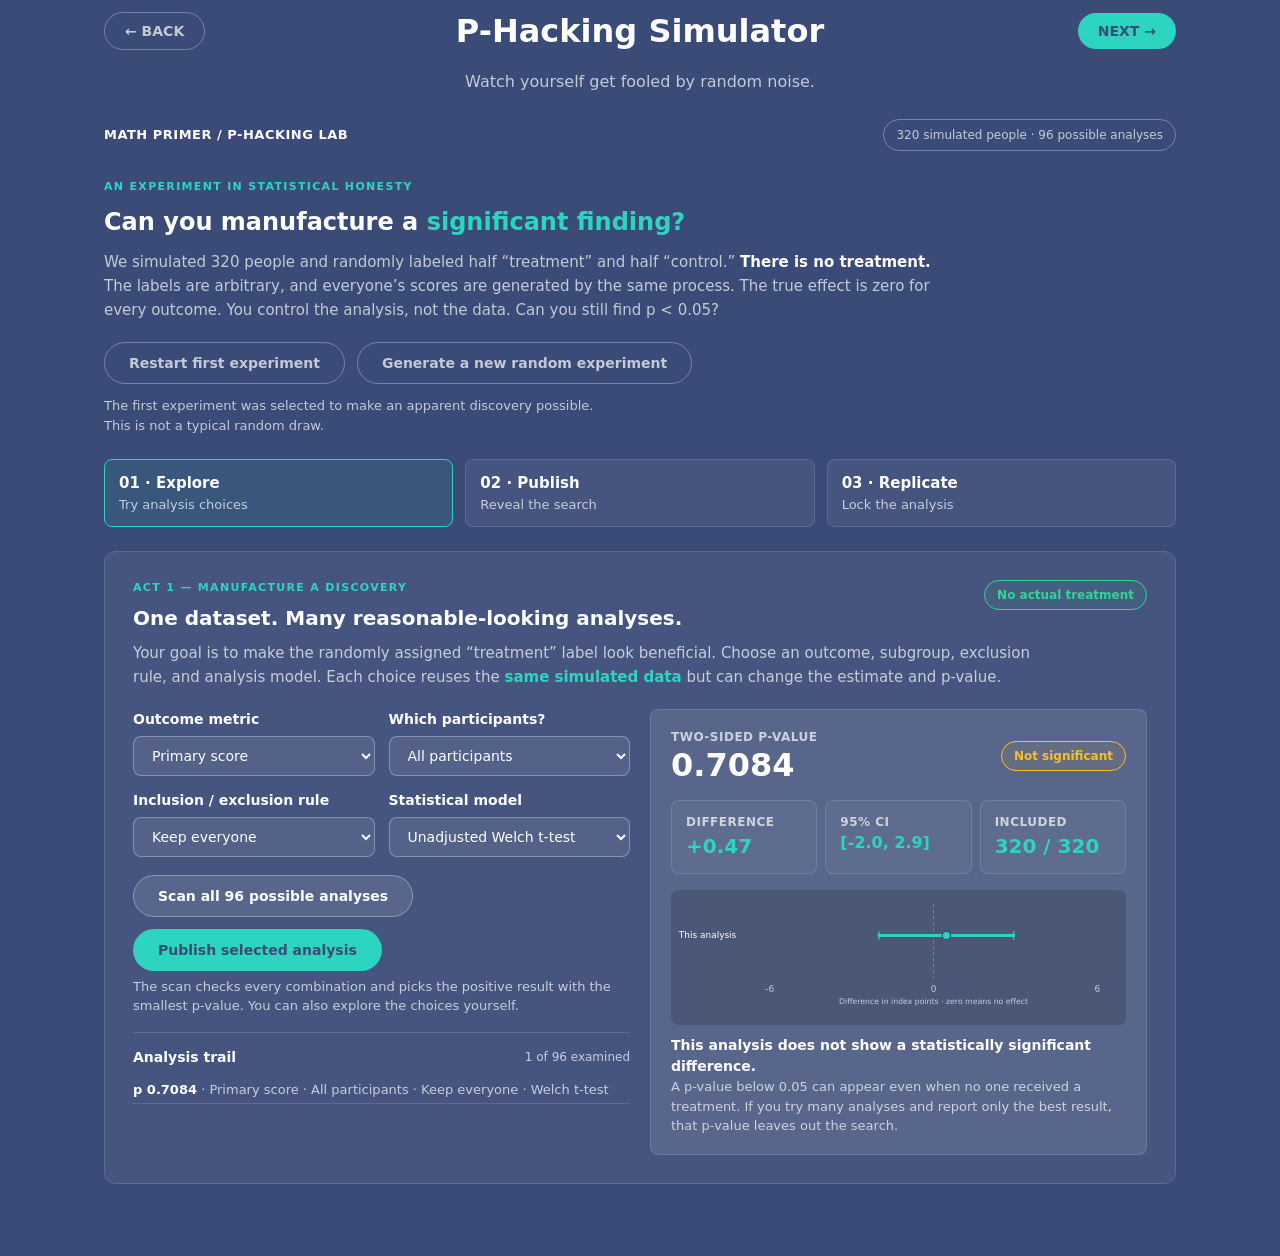
==== commit 730c712a: "P-Hacking Lab: apply Math Primer brand styling Restyle the lab with the shared brand tokens and type" ====
--- a/phacking/index.html
+++ b/phacking/index.html
@@ -23,7 +23,7 @@
 <main class="shell">
   <div class="top"><span class="brand">MATH PRIMER / P-HACKING LAB</span><span class="pill">320 simulated people · 96 possible analyses</span></div>
   <div class="eyebrow" style="margin-top:28px">An experiment in statistical honesty</div>
-  <h1>Can you manufacture a <span class="emph">significant finding?</span></h1>
+  <h2 class="hero-title">Can you manufacture a <span class="emph">significant finding?</span></h2>
   <p class="intro">We simulated 320 people and randomly labeled half “treatment” and half “control.” <strong>There is no treatment.</strong> The labels are arbitrary, and everyone’s scores are generated by the same process. The true effect is zero for every outcome. You control the analysis, not the data. Can you still find p &lt; 0.05?</p>
   <div class="setup">
     <button class="ghost" id="guidedBtn" type="button">Restart first experiment</button>
@@ -128,10 +128,10 @@
 function emptySvg(width,height){return svgEl('svg',{viewBox:`0 0 ${width} ${height}`,role:'presentation',xmlns:'http://www.w3.org/2000/svg'});}
 function graphCI(target,items){const svg=emptySvg(760,175+items.length*50),w=760,left=165,right=48,top=42,bottom=40,plotRight=w-right;
   let valMax=Math.max(6,...items.flatMap(item=>[Math.abs(item.lo),Math.abs(item.hi)]));const spread=Math.ceil(valMax/2)*2;function X(x){return left+(x+spread)/(2*spread)*(plotRight-left);}const baselineY=top-18,stopY=100+items.length*47;
-  svg.appendChild(svgEl('line',{x1:X(0),y1:baselineY,x2:X(0),y2:stopY,stroke:'#95aac6','stroke-dasharray':'5 5','stroke-width':1.6}));
-  for(const v of [-spread,0,spread]){svg.appendChild(svgEl('text',{x:X(v),y:stopY+23,fill:'#cedbee','text-anchor':'middle','font-size':15},String(v)));}
-  for(let i=0;i<items.length;i++){const item=items[i],y=76+i*47,color=i===0&&items.length>1?'#ffcb75':'#45e1ca';svg.appendChild(svgEl('text',{x:13,y:y+4,fill:'#f1f8ff','font-size':15},item.name));svg.appendChild(svgEl('line',{x1:X(item.lo),y1:y,x2:X(item.hi),y2:y,stroke:color,'stroke-width':5,'stroke-linecap':'round'}));for(const v of [item.lo,item.hi])svg.appendChild(svgEl('line',{x1:X(v),y1:y-7,x2:X(v),y2:y+7,stroke:color,'stroke-width':2}));svg.appendChild(svgEl('circle',{cx:X(item.diff),cy:y,r:7,fill:color,stroke:'#1f2d45','stroke-width':2}));}
-  svg.appendChild(svgEl('text',{x:(left+plotRight)/2,y:stopY+43,fill:'#cfddf0','text-anchor':'middle','font-size':13},'Difference in index points · zero means no effect'));
+  svg.appendChild(svgEl('line',{x1:X(0),y1:baselineY,x2:X(0),y2:stopY,stroke:'rgba(255,255,255,0.3)','stroke-dasharray':'5 5','stroke-width':1.6}));
+  for(const v of [-spread,0,spread]){svg.appendChild(svgEl('text',{x:X(v),y:stopY+23,fill:'rgba(255,255,255,0.7)','text-anchor':'middle','font-size':15},String(v)));}
+  for(let i=0;i<items.length;i++){const item=items[i],y=76+i*47,color=i===0&&items.length>1?'#fbbf24':'#2dd4bf';svg.appendChild(svgEl('text',{x:13,y:y+4,fill:'#ffffff','font-size':15},item.name));svg.appendChild(svgEl('line',{x1:X(item.lo),y1:y,x2:X(item.hi),y2:y,stroke:color,'stroke-width':5,'stroke-linecap':'round'}));for(const v of [item.lo,item.hi])svg.appendChild(svgEl('line',{x1:X(v),y1:y-7,x2:X(v),y2:y+7,stroke:color,'stroke-width':2}));svg.appendChild(svgEl('circle',{cx:X(item.diff),cy:y,r:7,fill:color,stroke:'#3b4b77','stroke-width':2}));}
+  svg.appendChild(svgEl('text',{x:(left+plotRight)/2,y:stopY+43,fill:'rgba(255,255,255,0.7)','text-anchor':'middle','font-size':13},'Difference in index points · zero means no effect'));
   target.replaceChildren(svg);
 }
 function graphCurve(target,results,selected){
@@ -146,12 +146,12 @@
   svg.setAttribute('role','group');
   svg.setAttribute('aria-label','Estimated treatment effects. Use arrow keys to inspect different analyses.');
   for(const yv of [-lim,0,lim]){
-    svg.appendChild(svgEl('line',{x1:left,y1:Y(yv),x2:w-right,y2:Y(yv),stroke:yv===0?'#f5e2b6':'#6d7f9e','stroke-dasharray':yv===0?'6 5':'3 8','stroke-width':yv===0?2:1}));
-    svg.appendChild(svgEl('text',{x:left-13,y:Y(yv)+5,fill:'#d6e1f0','text-anchor':'end','font-size':16},String(yv)));
+    svg.appendChild(svgEl('line',{x1:left,y1:Y(yv),x2:w-right,y2:Y(yv),stroke:yv===0?'rgba(255,255,255,0.5)':'rgba(255,255,255,0.2)','stroke-dasharray':yv===0?'6 5':'3 8','stroke-width':yv===0?2:1}));
+    svg.appendChild(svgEl('text',{x:left-13,y:Y(yv)+5,fill:'rgba(255,255,255,0.7)','text-anchor':'end','font-size':16},String(yv)));
   }
   let selectedIndex=0;
   sorted.forEach((r,i)=>{
-    const x=X(i),state=classification(r),color=state==='positive'?'#45e1ca':state==='negative'?'#ff918f':'#a9c9ff';
+    const x=X(i),state=classification(r),color=state==='positive'?'#2dd4bf':state==='negative'?'#f87171':'rgba(255,255,255,0.7)';
     const isPicked=specKey(r.spec)===specKey(selected.spec);
     if(isPicked)selectedIndex=i;
     svg.appendChild(svgEl('line',{x1:x,y1:Y(r.lo),x2:x,y2:Y(r.hi),stroke:color,'stroke-opacity':isPicked?.9:.22,'stroke-width':isPicked?3:1.3}));
@@ -160,8 +160,8 @@
     svg.appendChild(circle);
     if(isPicked)svg.appendChild(svgEl('line',{x1:x,y1:top,x2:x,y2:h-bottom,stroke:'#ffffff','stroke-dasharray':'3 8','stroke-opacity':'.8'}));
   });
-  svg.appendChild(svgEl('text',{x:(left+w-right)/2,y:h-15,fill:'#d4dfed','text-anchor':'middle','font-size':15},'96 ways to analyze the data, sorted by estimated effect →'));
-  svg.appendChild(svgEl('text',{x:17,y:15,fill:'#d4dfed','font-size':14},'Effect (index points)'));
+  svg.appendChild(svgEl('text',{x:(left+w-right)/2,y:h-15,fill:'rgba(255,255,255,0.7)','text-anchor':'middle','font-size':15},'96 ways to analyze the data, sorted by estimated effect →'));
+  svg.appendChild(svgEl('text',{x:17,y:15,fill:'rgba(255,255,255,0.7)','font-size':14},'Effect (index points)'));
   target.replaceChildren(svg);
   function inspect(index){
     selectedIndex=Math.max(0,Math.min(sorted.length-1,index));
--- a/style.css
+++ b/style.css
@@ -317,62 +317,46 @@
   .callout { font-size: 14px; }
 }
 
-/* P-Hacking Lab (Version 3).
-   Every rule is scoped to <body class="ph-lab">. Scopes are wrapped in :where()
-   so each selector keeps the specificity it had in the standalone V3 file. */
+/* P-Hacking Lab (Version 3 layout and behaviour, Math Primer brand styling).
+   Scoped to <body class="ph-lab">. Colours, font family, type scale and
+   surfaces use the shared brand tokens and the patterns of the other sections
+   (.content-card, .stat-item, .callout, .input-group, brand pill buttons). */
+
+/* Series colours referenced by the lab's legend markup */
 body.ph-lab {
-  color-scheme: dark;
-  --bg: #253354;
-  --paper: #32436b;
-  --paper2: #394d78;
-  --line: #61749b;
-  --text: #f7faff;
-  --muted: #c4d0e3;
-  --teal: #45e1ca;
-  --amber: #ffcb75;
-  --red: #ff918f;
-  --sky: #a9c9ff;
-  --radius: 18px;
-}
-:where(.ph-lab .shell) * {
-  box-sizing: border-box;
-}
-html:has(> body.ph-lab) {
-  scroll-behavior: smooth;
-}
-body.ph-lab {
-  margin: 0;
-  background: radial-gradient(ellipse at top left,#435786 0%,var(--bg) 60%);
-  color: var(--text);
-}
-:where(.ph-lab) .shell {
-  font-family: system-ui,-apple-system,BlinkMacSystemFont,"Segoe UI",sans-serif;
-  line-height: 1.48;
-}
-:where(.ph-lab .shell) button,
-:where(.ph-lab .shell) select {
-  font: inherit;
-}
-:where(.ph-lab .shell) button {
-  cursor: pointer;
-}
-:where(.ph-lab .shell) button:focus-visible,
-:where(.ph-lab .shell) select:focus-visible {
-  outline: 3px solid var(--teal);
-  outline-offset: 3px;
-}
-:where(.ph-lab .shell) button:disabled {
-  opacity: .4;
-  cursor: not-allowed;
-}
-:where(.ph-lab .shell) a {
-  color: var(--teal);
-}
+  --teal: var(--brand-accent);
+  --amber: var(--brand-warning);
+  --red: var(--brand-danger);
+  --sky: var(--brand-text-muted);
+}
+
 :where(.ph-lab) .shell {
   max-width: 1120px;
   padding: 30px 24px 72px;
   margin: auto;
-}
+  line-height: 1.5;
+}
+:where(.ph-lab .shell) button,
+:where(.ph-lab .shell) select {
+  font-family: inherit;
+}
+:where(.ph-lab .shell) button {
+  cursor: pointer;
+}
+:where(.ph-lab .shell) button:focus-visible,
+:where(.ph-lab .shell) select:focus-visible {
+  outline: 2px solid var(--brand-accent);
+  outline-offset: 3px;
+}
+:where(.ph-lab .shell) button:disabled {
+  opacity: 0.4;
+  cursor: not-allowed;
+}
+:where(.ph-lab .shell) a {
+  color: var(--brand-accent);
+}
+
+/* Header */
 :where(.ph-lab) .top {
   display: flex;
   align-items: center;
@@ -381,134 +365,156 @@
   flex-wrap: wrap;
 }
 :where(.ph-lab) .brand {
-  font-weight: 800;
-  letter-spacing: .035em;
-  font-size: .92rem;
+  font-size: 13px;
+  font-weight: 700;
+  letter-spacing: 0.5px;
+  color: var(--brand-text);
 }
 :where(.ph-lab) .pill {
-  border: 1px solid #7b98b9;
-  border-radius: 30px;
-  padding: 6px 11px;
-  font-size: .77rem;
-  color: #e8f2ff;
+  border: 1px solid var(--brand-border);
+  border-radius: 999px;
+  padding: 6px 12px;
+  font-size: 12px;
+  color: var(--brand-text-muted);
 }
 :where(.ph-lab) .eyebrow {
   text-transform: uppercase;
-  font-size: .72rem;
-  font-weight: 800;
-  letter-spacing: .12em;
-  color: var(--teal);
-}
-:where(.ph-lab .shell) h1 {
-  font-size: clamp(2.25rem,4.5vw,4.2rem);
-  line-height: 1.05;
-  letter-spacing: -.045em;
-  margin: 28px 0 12px;
+  font-size: 11px;
+  font-weight: 700;
+  letter-spacing: 0.12em;
+  color: var(--brand-accent);
+}
+:where(.ph-lab) .hero-title {
+  font-size: 24px;
+  font-weight: 700;
+  line-height: 1.3;
+  color: var(--brand-text);
+  margin: 12px 0 12px;
   max-width: 900px;
 }
 :where(.ph-lab .shell) h2 {
-  font-size: clamp(1.45rem,3vw,2.1rem);
-  letter-spacing: -.025em;
+  font-size: 20px;
+  font-weight: 700;
+  color: var(--brand-text);
   margin: 0;
 }
 :where(.ph-lab .shell) h3 {
-  font-size: 1.06rem;
-  margin: 0;
+  font-size: 16px;
+  font-weight: 600;
+  color: var(--brand-accent);
+  text-transform: uppercase;
+  letter-spacing: 0.5px;
+  margin: 0 0 8px;
 }
 :where(.ph-lab) .intro {
-  color: #d8e2f2;
+  color: var(--brand-text-muted);
   max-width: 840px;
-  font-size: 1.07rem;
-  margin: 0 0 22px;
+  font-size: 15px;
+  line-height: 1.6;
+  margin: 0 0 20px;
+}
+:where(.ph-lab) .intro strong,
+:where(.ph-lab) .actlead strong {
+  color: var(--brand-text);
 }
 :where(.ph-lab) .emph {
-  color: var(--teal);
+  color: var(--brand-accent);
 }
 :where(.ph-lab) .setup {
   display: flex;
   align-items: center;
   gap: 12px;
   flex-wrap: wrap;
-  margin: 20px 0 26px;
-}
+  margin: 20px 0 24px;
+}
+:where(.ph-lab) .setup-note {
+  font-size: 13px;
+  line-height: 1.5;
+  color: var(--brand-text-muted);
+  max-width: 510px;
+}
+
+/* Buttons — brand pills */
 :where(.ph-lab) .ghost,
 :where(.ph-lab) .primary,
 :where(.ph-lab) .secondary,
 :where(.ph-lab) .danger {
-  padding: 11px 16px;
-  border-radius: 11px;
-  font-size: .92rem;
-  font-weight: 700;
+  padding: 12px 24px;
+  border-radius: 999px;
+  font-size: 14px;
+  font-weight: 600;
   border: 1px solid transparent;
+  transition: all 0.2s ease;
 }
 :where(.ph-lab) .primary {
-  background: var(--teal);
-  color: #102e38;
+  background: var(--brand-accent);
+  color: var(--brand-background);
 }
 :where(.ph-lab) .primary:hover:not(:disabled) {
-  background: #84ffe7;
+  filter: brightness(1.1);
+  transform: translateY(-1px);
 }
 :where(.ph-lab) .secondary {
-  background: #516993;
-  color: white;
-  border: 1px solid #748cb1;
+  background: var(--bg-card-raised);
+  color: var(--brand-text);
+  border: 1px solid var(--brand-border);
 }
 :where(.ph-lab) .secondary:hover:not(:disabled) {
-  background: #637ca3;
+  border-color: var(--brand-text);
 }
 :where(.ph-lab) .ghost {
   background: transparent;
-  color: #e0eafd;
-  border-color: #7688aa;
+  color: var(--brand-text-muted);
+  border-color: var(--brand-border);
 }
 :where(.ph-lab) .ghost:hover:not(:disabled) {
-  background: #52648a;
+  border-color: var(--brand-text);
+  color: var(--brand-text);
 }
 :where(.ph-lab) .danger {
-  background: #9f5f68;
-  color: white;
-}
-:where(.ph-lab) .setup-note {
-  font-size: .83rem;
-  color: var(--muted);
-  max-width: 510px;
-}
+  background: var(--brand-danger);
+  color: var(--brand-text);
+}
+
+/* Stage bar */
 :where(.ph-lab) .stepbar {
   display: grid;
-  grid-template-columns: repeat(3,1fr);
-  gap: 10px;
-  margin-bottom: 25px;
+  grid-template-columns: repeat(3, 1fr);
+  gap: 12px;
+  margin-bottom: 24px;
 }
 :where(.ph-lab) .step {
-  background: #1d2b48;
-  border: 1px solid #597095;
-  border-radius: 12px;
-  padding: 11px;
-  font-size: .83rem;
-  color: #b9cbe0;
+  background: var(--bg-card);
+  border: 1px solid var(--brand-border-dim);
+  border-radius: 8px;
+  padding: 12px 14px;
+  font-size: 13px;
+  color: var(--brand-text-muted);
 }
 :where(.ph-lab) .step b {
   display: block;
-  font-size: 1rem;
-  color: #f2f6fc;
+  font-size: 15px;
+  font-weight: 700;
+  color: var(--brand-text);
 }
 :where(.ph-lab) .step.current {
-  border-color: var(--teal);
-  background: #2c4f65;
+  border-color: var(--brand-accent);
+  background: var(--accent-tint);
 }
 :where(.ph-lab) .step.complete {
-  border-color: #86a8ac;
-}
+  border-color: var(--brand-border);
+}
+
+/* Act cards */
 :where(.ph-lab) .act {
-  background: rgba(44,59,94,.94);
-  border: 1px solid #6b80a7;
-  border-radius: var(--radius);
-  padding: clamp(18px,3vw,30px);
-  box-shadow: 0 15px 44px #17223d49;
-  margin-top: 18px;
+  background: var(--bg-card);
+  border: 1px solid var(--brand-border-dim);
+  border-radius: 12px;
+  padding: 28px;
+  margin-top: 20px;
 }
 :where(.ph-lab) .act[hidden] {
-  display: none!important;
+  display: none !important;
 }
 :where(.ph-lab) .acttop {
   display: flex;
@@ -517,104 +523,137 @@
   gap: 12px;
   flex-wrap: wrap;
 }
+:where(.ph-lab) .acttop .eyebrow {
+  margin-bottom: 6px;
+}
 :where(.ph-lab) .actlead {
-  color: #d2dfef;
-  margin: 8px 0 22px;
+  color: var(--brand-text-muted);
+  font-size: 15px;
+  line-height: 1.6;
+  margin: 8px 0 20px;
   max-width: 900px;
 }
+:where(.ph-lab) .actlead em {
+  color: var(--brand-accent);
+  font-style: normal;
+  font-weight: 600;
+}
 :where(.ph-lab) .accent {
-  color: var(--amber);
-}
+  color: var(--brand-warning);
+}
+
+/* Badges */
 :where(.ph-lab) .badge {
   display: inline-flex;
   align-items: center;
-  border-radius: 50px;
-  padding: 6px 10px;
-  border: 1px solid #8097ac;
-  font-size: .76rem;
-  font-weight: 800;
+  border-radius: 999px;
+  padding: 5px 12px;
+  border: 1px solid var(--brand-border);
+  font-size: 12px;
+  font-weight: 700;
+  color: var(--brand-text-muted);
 }
 :where(.ph-lab) .badge.warn {
-  border-color: #c1a26c;
-  color: #ffe5ab;
+  border-color: var(--brand-warning);
+  background: var(--warning-tint);
+  color: var(--brand-warning);
 }
 :where(.ph-lab) .badge.good {
-  border-color: #6bbca9;
-  color: #aef5df;
+  border-color: var(--brand-success);
+  background: rgba(52, 211, 153, 0.08);
+  color: var(--brand-success);
 }
 :where(.ph-lab) .badge.bad {
-  border-color: #d78c8e;
-  color: #ffd0d0;
-}
+  border-color: var(--brand-danger);
+  background: var(--danger-tint);
+  color: var(--brand-danger);
+}
+
+/* Layout grids */
 :where(.ph-lab) .grid {
   display: grid;
-  grid-template-columns: minmax(0,1fr) minmax(0,1fr);
+  grid-template-columns: minmax(0, 1fr) minmax(0, 1fr);
   gap: 20px;
 }
 :where(.ph-lab) .choice-grid {
   display: grid;
-  grid-template-columns: repeat(2,minmax(0,1fr));
+  grid-template-columns: repeat(2, minmax(0, 1fr));
   gap: 14px;
 }
+
+/* Form fields — same treatment as .input-group */
 :where(.ph-lab) .field {
   display: flex;
   flex-direction: column;
   gap: 6px;
 }
 :where(.ph-lab) .field label {
-  font-size: .8rem;
-  color: #d4e2f3;
-  font-weight: 750;
+  font-size: 14px;
+  font-weight: 600;
+  color: var(--brand-text);
 }
 :where(.ph-lab) .field select {
-  background: #263451;
-  border: 1px solid #8295b2;
-  color: white;
-  border-radius: 10px;
-  padding: 11px 12px;
+  color-scheme: dark;
+  background: rgba(255, 255, 255, 0.08);
+  border: 1px solid var(--brand-border);
+  color: var(--brand-text);
+  border-radius: 8px;
+  padding: 10px 14px;
+  font-size: 14px;
   width: 100%;
   min-width: 0;
-}
+  transition: border-color 0.2s ease;
+}
+:where(.ph-lab) .field select:focus {
+  border-color: var(--brand-accent);
+}
+:where(.ph-lab) .field select option {
+  background: var(--brand-background);
+  color: var(--brand-text);
+}
+
+/* Readout card + stat tiles — same treatment as .stat-item */
 :where(.ph-lab) .card {
-  padding: 18px;
-  border: 1px solid #637ba4;
-  border-radius: 14px;
-  background: #263856;
+  padding: 18px 20px;
+  border: 1px solid var(--brand-border-dim);
+  border-radius: 8px;
+  background: var(--bg-card-raised);
 }
 :where(.ph-lab) .tiny {
-  font-size: .77rem;
-  color: #c7d5e7;
+  font-size: 12px;
+  color: var(--brand-text-muted);
 }
 :where(.ph-lab) .stats {
   display: grid;
-  grid-template-columns: repeat(3,minmax(0,1fr));
+  grid-template-columns: repeat(3, minmax(0, 1fr));
   gap: 8px;
   margin: 16px 0;
 }
 :where(.ph-lab) .stat {
-  background: #263855;
-  padding: 12px;
-  border-radius: 11px;
+  background: rgba(255, 255, 255, 0.04);
+  border: 1px solid var(--brand-border-dim);
+  padding: 12px 14px;
+  border-radius: 8px;
 }
 :where(.ph-lab) .stat-label {
-  color: #b9cae0;
-  font-size: .73rem;
-  font-weight: 750;
+  color: var(--brand-text-muted);
+  font-size: 12px;
+  font-weight: 600;
   text-transform: uppercase;
-  letter-spacing: .05em;
+  letter-spacing: 0.5px;
 }
 :where(.ph-lab) .stat-val {
-  font-size: clamp(1.15rem,2.2vw,1.65rem);
-  font-weight: 850;
-  letter-spacing: -.025em;
+  font-size: 20px;
+  font-weight: 700;
+  color: var(--brand-accent);
   font-variant-numeric: tabular-nums;
 }
 :where(.ph-lab) .big-p {
-  font-size: clamp(2.1rem,4vw,3.4rem);
-  font-weight: 850;
+  font-size: 32px;
+  font-weight: 700;
   line-height: 1.2;
+  color: var(--brand-text);
   font-variant-numeric: tabular-nums;
-  letter-spacing: -.05em;
 }
 :where(.ph-lab) .readout {
   display: flex;
@@ -624,18 +663,25 @@
   flex-wrap: wrap;
 }
 :where(.ph-lab) .subtle {
-  color: var(--muted);
-  font-size: .91rem;
+  color: var(--brand-text-muted);
+  font-size: 14px;
+  line-height: 1.6;
+}
+:where(.ph-lab) .subtle strong {
+  color: var(--brand-text);
 }
 :where(.ph-lab) .result-line {
-  font-weight: 750;
+  font-size: 14px;
+  font-weight: 600;
+  color: var(--brand-text);
   margin-top: 10px;
   min-height: 20px;
 }
+
+/* Charts — same surface as the other sections' plot wrappers */
 :where(.ph-lab) .chartBox {
-  background: #24334f;
-  border: 1px solid #536b95;
-  border-radius: 12px;
+  background: rgba(0, 0, 0, 0.15);
+  border-radius: 8px;
   overflow: hidden;
   margin-top: 14px;
 }
@@ -644,20 +690,23 @@
   height: auto;
   display: block;
 }
+
 :where(.ph-lab) .actions {
   display: flex;
   flex-wrap: wrap;
-  gap: 10px;
+  gap: 12px;
   margin: 18px 0 6px;
 }
 :where(.ph-lab) .hint {
-  color: #c8d5e6;
-  font-size: .83rem;
+  color: var(--brand-text-muted);
+  font-size: 13px;
   line-height: 1.5;
 }
+
+/* Analysis trail */
 :where(.ph-lab) .audit {
   margin-top: 16px;
-  border-top: 1px solid #61769b;
+  border-top: 1px solid var(--brand-border-dim);
   padding-top: 14px;
 }
 :where(.ph-lab) .audit-head {
@@ -665,46 +714,50 @@
   justify-content: space-between;
   align-items: center;
   gap: 8px;
+  font-size: 14px;
 }
 :where(.ph-lab) .history {
   max-height: 125px;
   overflow-y: auto;
-  margin-top: 7px;
-  font-size: .82rem;
-  color: #d1def1;
+  margin-top: 8px;
+  font-size: 13px;
+  color: var(--brand-text-muted);
 }
 :where(.ph-lab) .history div {
   padding: 4px 0;
-  border-bottom: 1px solid #496083;
+  border-bottom: 1px solid var(--brand-border-dim);
 }
 :where(.ph-lab) .history strong {
-  color: white;
-}
+  color: var(--brand-text);
+}
+
+/* Act 2 */
 :where(.ph-lab) .headline {
-  font-size: clamp(1.4rem,3vw,2rem);
-  font-weight: 850;
+  font-size: 20px;
+  font-weight: 700;
+  color: var(--brand-text);
   margin: 10px 0;
-  line-height: 1.26;
+  line-height: 1.3;
 }
 :where(.ph-lab) .labelgrid {
   display: grid;
-  grid-template-columns: repeat(3,minmax(0,1fr));
-  gap: 10px;
-  margin: 17px 0;
+  grid-template-columns: repeat(3, minmax(0, 1fr));
+  gap: 12px;
+  margin: 16px 0 24px;
 }
 :where(.ph-lab) .labelgrid .stat {
-  background: #344c6d;
+  background: var(--bg-card-raised);
 }
 :where(.ph-lab) .footnotes {
-  font-size: .8rem;
-  color: #c5d6e8;
+  font-size: 13px;
+  color: var(--brand-text-muted);
 }
 :where(.ph-lab) .legend {
   display: flex;
   flex-wrap: wrap;
   gap: 16px;
-  color: #d2e0f0;
-  font-size: .79rem;
+  color: var(--brand-text-muted);
+  font-size: 13px;
   margin: 8px 0 0;
 }
 :where(.ph-lab) .dot {
@@ -712,16 +765,49 @@
   width: 10px;
   height: 10px;
   border-radius: 50%;
-  margin-right: 5px;
-}
+  margin-right: 6px;
+}
+/* Insight box — same treatment as .callout.warning */
 :where(.ph-lab) .insight {
-  border-left: 4px solid var(--amber);
-  padding: 11px 14px;
-  background: #5a4c51;
-  border-radius: 0 9px 9px 0;
-  margin-top: 17px;
-  color: #fff0dd;
-}
+  border-left: 3px solid var(--brand-warning);
+  padding: 16px 20px;
+  background: var(--warning-tint);
+  border-radius: 0 8px 8px 0;
+  margin-top: 16px;
+  font-size: 14px;
+  line-height: 1.6;
+  color: var(--brand-text-muted);
+}
+:where(.ph-lab) .insight strong {
+  color: var(--brand-text);
+}
+:where(.ph-lab) .curve-detail {
+  margin-top: 10px;
+  padding: 12px 14px;
+  background: rgba(255, 255, 255, 0.04);
+  border: 1px solid var(--brand-border-dim);
+  border-radius: 8px;
+  color: var(--brand-text-muted);
+  min-height: 65px;
+  font-size: 14px;
+  line-height: 1.5;
+}
+:where(.ph-lab) .methods {
+  margin-top: 14px;
+  color: var(--brand-text-muted);
+  font-size: 14px;
+  line-height: 1.6;
+}
+:where(.ph-lab) .methods summary {
+  cursor: pointer;
+  font-weight: 600;
+  color: var(--brand-text);
+}
+:where(.ph-lab) .methods p {
+  margin: 8px 0 0;
+}
+
+/* Act 3 */
 :where(.ph-lab) .repitems {
   margin: 12px 0;
   display: flex;
@@ -731,38 +817,20 @@
   overflow-y: auto;
 }
 :where(.ph-lab) .repitem {
-  font-size: .82rem;
-  border: 1px solid #62799b;
-  border-radius: 8px;
-  padding: 8px;
+  font-size: 13px;
+  color: var(--brand-text-muted);
+  background: rgba(255, 255, 255, 0.04);
+  border: 1px solid var(--brand-border-dim);
+  border-radius: 8px;
+  padding: 8px 12px;
   display: flex;
   justify-content: space-between;
   gap: 12px;
 }
-:where(.ph-lab) .curve-detail {
-  margin-top: 10px;
-  padding: 11px 13px;
-  background: #24334f;
-  border: 1px solid #61769b;
-  border-radius: 10px;
-  color: #e0ecfb;
-  min-height: 65px;
-  font-size: .87rem;
-}
-:where(.ph-lab) .methods {
-  margin-top: 14px;
-  color: #d1dfef;
-  font-size: .88rem;
-  line-height: 1.55;
-}
-:where(.ph-lab) .methods summary {
-  cursor: pointer;
-  font-weight: 700;
-  color: #e2f3ff;
-}
-:where(.ph-lab) .methods p {
-  margin: 9px 0 0;
-}
+:where(.ph-lab) .repitem strong {
+  color: var(--brand-text);
+}
+
 @media (max-width: 800px) {
   :where(.ph-lab) .grid {
     grid-template-columns: 1fr;
@@ -779,6 +847,18 @@
     display: inline;
   }
 }
+@media (max-width: 600px) {
+  :where(.ph-lab) .act {
+    padding: 20px;
+  }
+  :where(.ph-lab) .hero-title {
+    font-size: 20px;
+  }
+  :where(.ph-lab .shell) h2,
+  :where(.ph-lab) .headline {
+    font-size: 18px;
+  }
+}
 @media (max-width: 520px) {
   :where(.ph-lab) .shell {
     padding: 18px 12px 50px;
@@ -791,14 +871,22 @@
     grid-template-columns: 1fr 1fr;
   }
   :where(.ph-lab) .stat-val {
-    font-size: 1.22rem;
+    font-size: 18px;
   }
-  :where(.ph-lab) .act {
-    padding: 16px;
-  }
-  :where(.ph-lab) .actions>button {
+  :where(.ph-lab) .actions > button {
     flex: 1 1 auto;
   }
+}
+/* Body-text size steps used site-wide (.prose, .callout, .content-card p) */
+@media (max-width: 1366px) and (hover: none), (max-width: 1366px) and (pointer: coarse) {
+  :where(.ph-lab) .intro,
+  :where(.ph-lab) .actlead,
+  :where(.ph-lab) .insight { font-size: 16px; }
+}
+@media (max-width: 600px) {
+  :where(.ph-lab) .intro,
+  :where(.ph-lab) .actlead,
+  :where(.ph-lab) .insight { font-size: 14px; }
 }
 
 /* Integration with the shared section shell: the BACK | Title | NEXT nav and the
